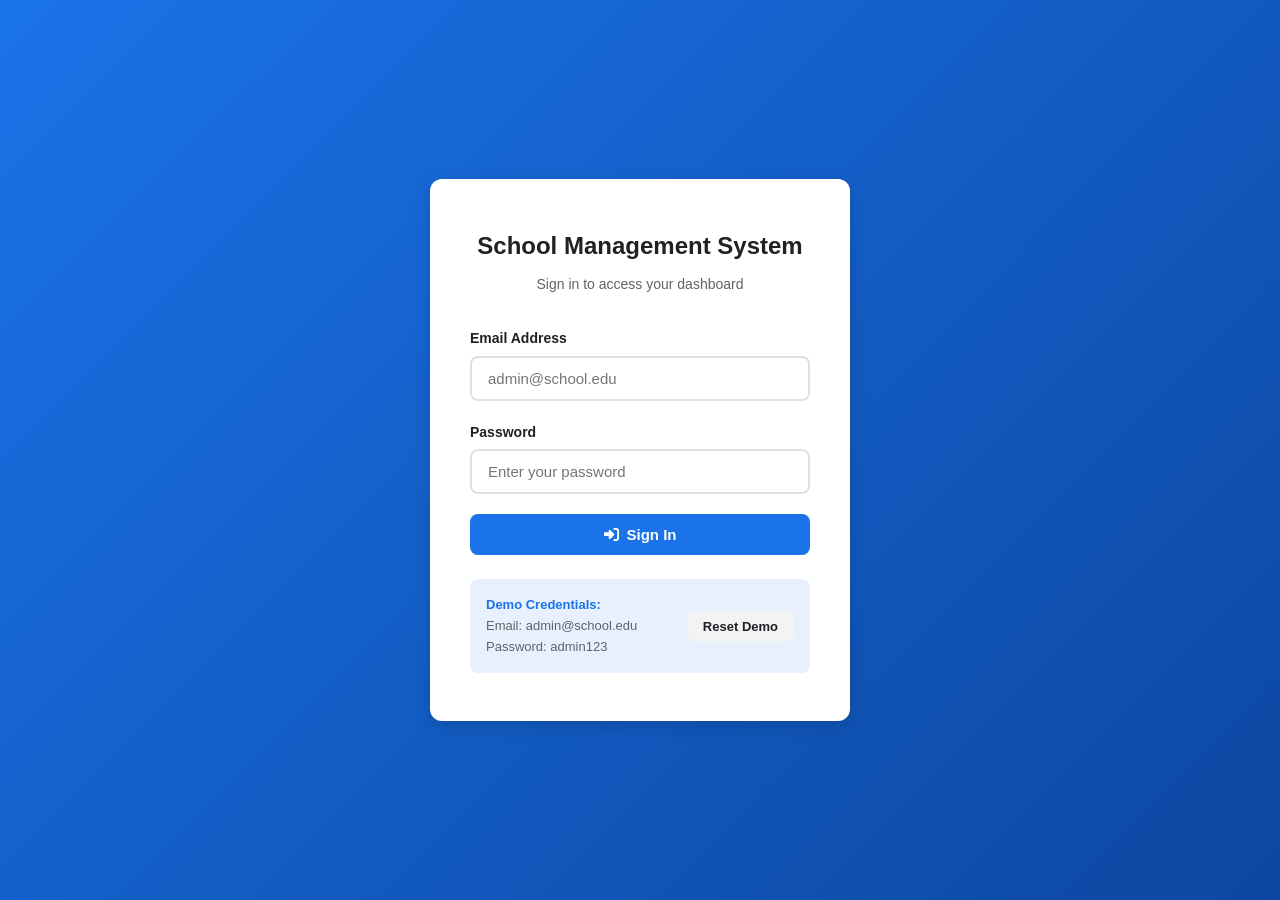
==== index.html @ 6014eb34 "Add files via upload" ====
<!DOCTYPE html>
<html lang="en">
<head>
    <meta charset="UTF-8">
    <meta name="viewport" content="width=device-width, initial-scale=1.0">
    <title>Login - School Management System</title>
    <link rel="stylesheet" href="https://cdnjs.cloudflare.com/ajax/libs/font-awesome/6.5.1/css/all.min.css">
    <link rel="stylesheet" href="css/style.css">
</head>
<body>
    <div class="login-container">
        <div class="login-card">
            <div class="login-header">
                <h1>School Management System</h1>
                <p>Sign in to access your dashboard</p>
            </div>

            <div id="loginAlert" class="alert alert-error"></div>

            <form id="loginForm" novalidate>
                <div class="form-group">
                    <label for="email">Email Address</label>
                    <input type="email" id="email" name="email"
                           placeholder="admin@school.edu" autocomplete="email">
                    <div class="error-message" id="emailError">Please enter a valid email address</div>
                </div>

                <div class="form-group">
                    <label for="password">Password</label>
                    <input type="password" id="password" name="password"
                           placeholder="Enter your password" autocomplete="current-password">
                    <div class="error-message" id="passwordError">Password must be at least 6 characters</div>
                </div>

                <button type="submit" class="btn btn-primary"><i class="fa-solid fa-right-to-bracket"></i> Sign In</button>
            </form>

            <div class="demo-credentials">
                <div style="display:flex; justify-content:space-between; align-items:center; gap:12px; flex-wrap:wrap;">
                    <div>
                        <strong>Demo Credentials:</strong><br>
                        Email: admin@school.edu<br>
                        Password: admin123
                    </div>
                    <button type="button" class="btn btn-secondary btn-sm" onclick="resetDemo()">Reset Demo</button>
                </div>
            </div>
        </div>
    </div>

    <script src="js/auth.js"></script>
</body>
</html>
---- css/style.css ----
/* ===== RESET & BASE STYLES ===== */
* {
    margin: 0;
    padding: 0;
    box-sizing: border-box;
}

:root {
    --primary: #1a73e8;
    --primary-dark: #1557b0;
    --primary-light: #e8f0fe;
    --secondary: #34a853;
    --danger: #ea4335;
    --warning: #fbbc04;
    --dark: #202124;
    --gray: #5f6368;
    --light-gray: #f1f3f4;
    --white: #ffffff;
    --shadow: 0 2px 8px rgba(0,0,0,0.1);
    --shadow-lg: 0 4px 16px rgba(0,0,0,0.15);
    --radius: 8px;
    --radius-lg: 12px;
}

body {
    font-family: 'Segoe UI', Tahoma, Geneva, Verdana, sans-serif;
    background-color: #f8f9fa;
    color: var(--dark);
    line-height: 1.6;
}

/* ===== LOGIN PAGE ===== */
.login-container {
    min-height: 100vh;
    display: flex;
    align-items: center;
    justify-content: center;
    background: linear-gradient(135deg, #1a73e8 0%, #0d47a1 100%);
    padding: 20px;
}

.login-card {
    background: var(--white);
    border-radius: var(--radius-lg);
    box-shadow: var(--shadow-lg);
    padding: 48px 40px;
    width: 100%;
    max-width: 420px;
    animation: slideUp 0.5s ease;
}

@keyframes slideUp {
    from { opacity: 0; transform: translateY(30px); }
    to { opacity: 1; transform: translateY(0); }
}

.login-header {
    text-align: center;
    margin-bottom: 32px;
}

.school-logo {
    width: 80px;
    height: 80px;
    background: var(--primary);
    border-radius: 50%;
    display: flex;
    align-items: center;
    justify-content: center;
    margin: 0 auto 16px;
    font-size: 36px;
    color: white;
}

.login-header h1 {
    font-size: 24px;
    color: var(--dark);
    margin-bottom: 8px;
}

.login-header p {
    color: var(--gray);
    font-size: 14px;
}

.form-group {
    margin-bottom: 20px;
}

.form-group label {
    display: block;
    margin-bottom: 6px;
    font-weight: 600;
    font-size: 14px;
    color: var(--dark);
}

.form-group input,
.form-group select,
.form-group textarea {
    width: 100%;
    padding: 12px 16px;
    border: 2px solid #e0e0e0;
    border-radius: var(--radius);
    font-size: 15px;
    transition: all 0.3s ease;
    font-family: inherit;
}

.form-group input:focus,
.form-group select:focus,
.form-group textarea:focus {
    outline: none;
    border-color: var(--primary);
    box-shadow: 0 0 0 3px rgba(26, 115, 232, 0.15);
}

.form-group input.error,
.form-group select.error {
    border-color: var(--danger);
}

.error-message {
    color: var(--danger);
    font-size: 12px;
    margin-top: 4px;
    display: none;
}

.error-message.show {
    display: block;
}

.btn {
    display: inline-flex;
    align-items: center;
    justify-content: center;
    gap: 8px;
    padding: 12px 24px;
    border: none;
    border-radius: var(--radius);
    font-size: 15px;
    font-weight: 600;
    cursor: pointer;
    transition: all 0.3s ease;
    text-decoration: none;
    font-family: inherit;
}

.btn-primary {
    background: var(--primary);
    color: white;
}

.btn-primary:hover {
    background: var(--primary-dark);
    transform: translateY(-1px);
    box-shadow: 0 4px 12px rgba(26, 115, 232, 0.4);
}

.btn-secondary {
    background: var(--light-gray);
    color: var(--dark);
}

.btn-secondary:hover {
    background: #e0e0e0;
}

.btn-success {
    background: var(--secondary);
    color: white;
}

.btn-success:hover {
    background: #2d9249;
}

.btn-danger {
    background: var(--danger);
    color: white;
}

.btn-danger:hover {
    background: #c5221f;
}

.btn-sm {
    padding: 8px 16px;
    font-size: 13px;
}

.login-card .btn-primary {
    width: 100%;
}

.demo-credentials {
    margin-top: 24px;
    padding: 16px;
    background: var(--primary-light);
    border-radius: var(--radius);
    font-size: 13px;
    color: var(--gray);
}

.demo-credentials strong {
    color: var(--primary);
}

/* ===== NAVBAR ===== */
.navbar {
    background: var(--white);
    box-shadow: var(--shadow);
    padding: 0 24px;
    height: 64px;
    display: flex;
    align-items: center;
    justify-content: space-between;
    position: sticky;
    top: 0;
    z-index: 100;
}

.navbar-brand {
    display: flex;
    align-items: center;
    gap: 12px;
    font-size: 18px;
    font-weight: 700;
    color: var(--primary);
    text-decoration: none;
}

.navbar-brand .logo-icon {
    width: 40px;
    height: 40px;
    background: var(--primary);
    border-radius: 50%;
    display: flex;
    align-items: center;
    justify-content: center;
    color: white;
    font-size: 18px;
}

.navbar-nav {
    display: flex;
    align-items: center;
    gap: 8px;
    list-style: none;
}

.navbar-nav a {
    padding: 8px 16px;
    border-radius: var(--radius);
    text-decoration: none;
    color: var(--gray);
    font-weight: 500;
    font-size: 14px;
    transition: all 0.3s ease;
}

.navbar-nav a:hover,
.navbar-nav a.active {
    background: var(--primary-light);
    color: var(--primary);
}

.user-info {
    display: flex;
    align-items: center;
    gap: 12px;
}

.user-avatar {
    width: 36px;
    height: 36px;
    background: var(--primary);
    border-radius: 50%;
    display: flex;
    align-items: center;
    justify-content: center;
    color: white;
    font-weight: 600;
    font-size: 14px;
}

/* ===== DASHBOARD ===== */
.container {
    max-width: 1200px;
    margin: 0 auto;
    padding: 24px;
}

.page-header {
    margin-bottom: 24px;
}

.page-header h1 {
    font-size: 28px;
    color: var(--dark);
    margin-bottom: 4px;
}

.page-header p {
    color: var(--gray);
    font-size: 14px;
}

.stats-grid {
    display: grid;
    grid-template-columns: repeat(auto-fit, minmax(240px, 1fr));
    gap: 20px;
    margin-bottom: 32px;
}

.stat-card {
    background: var(--white);
    border-radius: var(--radius-lg);
    padding: 24px;
    box-shadow: var(--shadow);
    display: flex;
    align-items: center;
    gap: 16px;
    transition: transform 0.3s ease;
}

.stat-card:hover {
    transform: translateY(-4px);
    box-shadow: var(--shadow-lg);
}

.stat-icon {
    width: 56px;
    height: 56px;
    border-radius: var(--radius);
    display: flex;
    align-items: center;
    justify-content: center;
    font-size: 24px;
    flex-shrink: 0;
}

.stat-icon.blue { background: var(--primary-light); color: var(--primary); }
.stat-icon.green { background: #e6f4ea; color: var(--secondary); }
.stat-icon.orange { background: #fef7e0; color: #f9ab00; }
.stat-icon.red { background: #fce8e6; color: var(--danger); }

.stat-info h3 {
    font-size: 28px;
    color: var(--dark);
    margin-bottom: 4px;
}

.stat-info p {
    color: var(--gray);
    font-size: 13px;
}

/* ===== QUICK ACTIONS ===== */
.quick-actions {
    background: var(--white);
    border-radius: var(--radius-lg);
    padding: 24px;
    box-shadow: var(--shadow);
    margin-bottom: 32px;
}

.quick-actions h2 {
    font-size: 18px;
    margin-bottom: 16px;
    color: var(--dark);
}

.actions-grid {
    display: grid;
    grid-template-columns: repeat(auto-fit, minmax(200px, 1fr));
    gap: 16px;
}

.action-card {
    display: flex;
    align-items: center;
    gap: 12px;
    padding: 16px;
    border: 2px solid #e0e0e0;
    border-radius: var(--radius);
    text-decoration: none;
    color: var(--dark);
    transition: all 0.3s ease;
}

.action-card:hover {
    border-color: var(--primary);
    background: var(--primary-light);
}

.action-card .action-icon {
    font-size: 24px;
}

.action-card span {
    font-weight: 600;
    font-size: 14px;
}

/* ===== RECENT ACTIVITY ===== */
.recent-section {
    background: var(--white);
    border-radius: var(--radius-lg);
    padding: 24px;
    box-shadow: var(--shadow);
}

.recent-section h2 {
    font-size: 18px;
    margin-bottom: 16px;
    color: var(--dark);
}

.activity-list {
    list-style: none;
}

.activity-item {
    display: flex;
    align-items: center;
    gap: 12px;
    padding: 12px 0;
    border-bottom: 1px solid var(--light-gray);
}

.activity-item:last-child {
    border-bottom: none;
}

.activity-dot {
    width: 10px;
    height: 10px;
    border-radius: 50%;
    background: var(--primary);
    flex-shrink: 0;
}

.activity-text {
    flex: 1;
    font-size: 14px;
    color: var(--dark);
}

.activity-time {
    font-size: 12px;
    color: var(--gray);
}

/* ===== FORMS ===== */
.form-card {
    background: var(--white);
    border-radius: var(--radius-lg);
    padding: 32px;
    box-shadow: var(--shadow);
    max-width: 720px;
}

.form-row {
    display: grid;
    grid-template-columns: 1fr 1fr;
    gap: 20px;
}

.form-actions {
    display: flex;
    gap: 12px;
    margin-top: 24px;
    padding-top: 24px;
    border-top: 1px solid var(--light-gray);
}

/* ===== TABLES ===== */
.table-card {
    background: var(--white);
    border-radius: var(--radius-lg);
    box-shadow: var(--shadow);
    overflow: hidden;
}

.table-header {
    padding: 20px 24px;
    display: flex;
    align-items: center;
    justify-content: space-between;
    border-bottom: 1px solid var(--light-gray);
    flex-wrap: wrap;
    gap: 12px;
}

.table-header h2 {
    font-size: 18px;
    color: var(--dark);
}

.search-box {
    padding: 10px 16px;
    border: 2px solid #e0e0e0;
    border-radius: var(--radius);
    font-size: 14px;
    width: 260px;
    transition: all 0.3s ease;
}

.search-box:focus {
    outline: none;
    border-color: var(--primary);
}

table {
    width: 100%;
    border-collapse: collapse;
}

thead {
    background: var(--light-gray);
}

th {
    padding: 14px 24px;
    text-align: left;
    font-size: 13px;
    font-weight: 600;
    color: var(--gray);
    text-transform: uppercase;
    letter-spacing: 0.5px;
}

td {
    padding: 16px 24px;
    border-bottom: 1px solid var(--light-gray);
    font-size: 14px;
}

tbody tr:hover {
    background: #f8f9fa;
}

tbody tr:last-child td {
    border-bottom: none;
}

.badge {
    display: inline-block;
    padding: 4px 12px;
    border-radius: 20px;
    font-size: 12px;
    font-weight: 600;
}

.badge-active {
    background: #e6f4ea;
    color: var(--secondary);
}

.badge-inactive {
    background: #fce8e6;
    color: var(--danger);
}

/* ===== STUDENT DETAILS ===== */
.details-card {
    background: var(--white);
    border-radius: var(--radius-lg);
    box-shadow: var(--shadow);
    overflow: hidden;
}

.details-header {
    background: linear-gradient(135deg, var(--primary) 0%, #0d47a1 100%);
    padding: 32px;
    color: white;
    display: flex;
    align-items: center;
    gap: 24px;
}

.details-avatar {
    width: 80px;
    height: 80px;
    background: rgba(255,255,255,0.2);
    border-radius: 50%;
    display: flex;
    align-items: center;
    justify-content: center;
    font-size: 32px;
    font-weight: 700;
    flex-shrink: 0;
}

.details-header h2 {
    font-size: 24px;
    margin-bottom: 4px;
}

.details-header p {
    opacity: 0.9;
    font-size: 14px;
}

.details-body {
    padding: 32px;
}

.details-grid {
    display: grid;
    grid-template-columns: repeat(auto-fit, minmax(240px, 1fr));
    gap: 24px;
}

.detail-item label {
    display: block;
    font-size: 12px;
    font-weight: 600;
    color: var(--gray);
    text-transform: uppercase;
    letter-spacing: 0.5px;
    margin-bottom: 6px;
}

.detail-item p {
    font-size: 16px;
    color: var(--dark);
    font-weight: 500;
}

/* ===== ALERTS ===== */
.alert {
    padding: 14px 20px;
    border-radius: var(--radius);
    margin-bottom: 20px;
    font-size: 14px;
    display: none;
    align-items: center;
    gap: 10px;
}

.alert.show {
    display: flex;
}

.alert-success {
    background: #e6f4ea;
    color: #1e7e34;
    border: 1px solid #b7e1c5;
}

.alert-error {
    background: #fce8e6;
    color: #c5221f;
    border: 1px solid #f5c6c3;
}

/* ===== EMPTY STATE ===== */
.empty-state {
    text-align: center;
    padding: 60px 24px;
    color: var(--gray);
}

.empty-state .empty-icon {
    font-size: 64px;
    margin-bottom: 16px;
}

.empty-state h3 {
    font-size: 18px;
    color: var(--dark);
    margin-bottom: 8px;
}

/* ===== TOAST ANIMATIONS ===== */
@keyframes slideInRight {
    from { opacity: 0; transform: translateX(100px); }
    to   { opacity: 1; transform: translateX(0); }
}

@keyframes slideOutRight {
    from { opacity: 1; transform: translateX(0); }
    to   { opacity: 0; transform: translateX(100px); }
}

/* ===== RESPONSIVE ===== */
@media (max-width: 768px) {
    .navbar {
        padding: 0 16px;
    }

    .navbar-nav {
        display: none;
    }

    .form-row {
        grid-template-columns: 1fr;
    }

    .form-card {
        padding: 24px;
    }

    .details-header {
        flex-direction: column;
        text-align: center;
    }

    .table-header {
        flex-direction: column;
        align-items: stretch;
    }

    .search-box {
        width: 100%;
    }

    .login-card {
        padding: 32px 24px;
    }

    table {
        font-size: 13px;
    }

    th, td {
        padding: 12px 16px;
    }
}
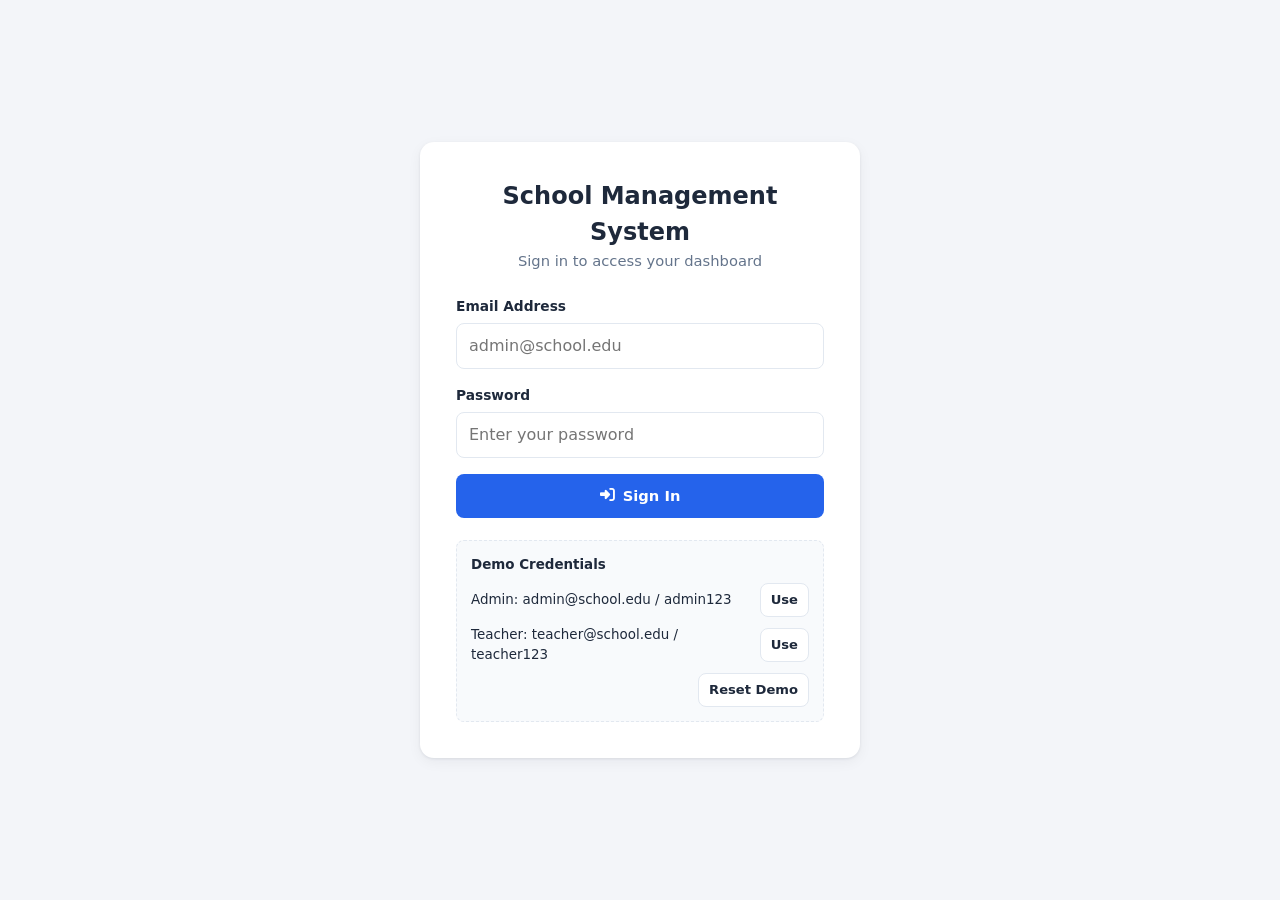
==== commit 6c02f3ca: "changed the system" ====
--- a/index.html
+++ b/index.html
@@ -36,18 +36,24 @@
             </form>
 
             <div class="demo-credentials">
-                <div style="display:flex; justify-content:space-between; align-items:center; gap:12px; flex-wrap:wrap;">
-                    <div>
-                        <strong>Demo Credentials:</strong><br>
-                        Email: admin@school.edu<br>
-                        Password: admin123
-                    </div>
+                <strong>Demo Credentials</strong>
+                <div class="demo-row">
+                    <div>Admin: admin@school.edu / admin123</div>
+                    <button type="button" class="btn btn-secondary btn-sm" onclick="fillDemo('admin')">Use</button>
+                </div>
+                <div class="demo-row">
+                    <div>Teacher: teacher@school.edu / teacher123</div>
+                    <button type="button" class="btn btn-secondary btn-sm" onclick="fillDemo('teacher')">Use</button>
+                </div>
+                <div class="demo-row" style="justify-content:flex-end;">
                     <button type="button" class="btn btn-secondary btn-sm" onclick="resetDemo()">Reset Demo</button>
                 </div>
             </div>
         </div>
     </div>
 
+    <script>try{var t=localStorage.getItem('sms_theme');if(t)document.documentElement.setAttribute('data-theme',JSON.parse(t));}catch(e){}</script>
+    <script src="js/data.js"></script>
     <script src="js/auth.js"></script>
 </body>
 </html>
--- a/css/style.css
+++ b/css/style.css
@@ -1,732 +1,205 @@
-/* ===== RESET & BASE STYLES ===== */
-* {
-    margin: 0;
-    padding: 0;
-    box-sizing: border-box;
-}
-
 :root {
-    --primary: #1a73e8;
-    --primary-dark: #1557b0;
-    --primary-light: #e8f0fe;
-    --secondary: #34a853;
-    --danger: #ea4335;
-    --warning: #fbbc04;
-    --dark: #202124;
-    --gray: #5f6368;
-    --light-gray: #f1f3f4;
-    --white: #ffffff;
-    --shadow: 0 2px 8px rgba(0,0,0,0.1);
-    --shadow-lg: 0 4px 16px rgba(0,0,0,0.15);
-    --radius: 8px;
-    --radius-lg: 12px;
-}
-
+    --bg: #f3f5f9;
+    --surface: #ffffff;
+    --surface-2: #f8fafc;
+    --text: #1e293b;
+    --muted: #64748b;
+    --border: #e2e8f0;
+    --primary: #2563eb;
+    --primary-dark: #1d4ed8;
+    --success: #16a34a;
+    --warning: #d97706;
+    --danger: #dc2626;
+    --shadow: 0 1px 3px rgba(15, 23, 42, .08), 0 4px 14px rgba(15, 23, 42, .05);
+    --radius: 10px;
+}
+:root[data-theme="dark"] {
+    --bg: #0f172a;
+    --surface: #1e293b;
+    --surface-2: #17213a;
+    --text: #e2e8f0;
+    --muted: #94a3b8;
+    --border: #334155;
+    --primary: #3b82f6;
+    --primary-dark: #60a5fa;
+    --shadow: 0 1px 3px rgba(0, 0, 0, .4);
+}
+
+* { box-sizing: border-box; margin: 0; padding: 0; }
 body {
-    font-family: 'Segoe UI', Tahoma, Geneva, Verdana, sans-serif;
-    background-color: #f8f9fa;
-    color: var(--dark);
-    line-height: 1.6;
-}
-
-/* ===== LOGIN PAGE ===== */
-.login-container {
+    font-family: 'Segoe UI', system-ui, -apple-system, Roboto, sans-serif;
+    background: var(--bg);
+    color: var(--text);
+    line-height: 1.5;
     min-height: 100vh;
-    display: flex;
-    align-items: center;
-    justify-content: center;
-    background: linear-gradient(135deg, #1a73e8 0%, #0d47a1 100%);
-    padding: 20px;
-}
-
+}
+button, input, select, textarea { font: inherit; color: inherit; }
+
+/* ---------- Buttons ---------- */
+.btn {
+    display: inline-flex; align-items: center; justify-content: center; gap: 8px;
+    padding: 10px 16px; border: 1px solid transparent; border-radius: 8px;
+    cursor: pointer; font-weight: 600; font-size: .92rem; transition: .15s;
+}
+.btn-primary { background: var(--primary); color: #fff; }
+.btn-primary:hover { background: var(--primary-dark); }
+.btn-secondary { background: var(--surface); border-color: var(--border); color: var(--text); }
+.btn-secondary:hover { background: var(--surface-2); }
+.btn-success { background: var(--success); color: #fff; }
+.btn-danger { background: var(--danger); color: #fff; }
+.btn-sm { padding: 6px 10px; font-size: .82rem; }
+.btn-icon { padding: 6px 9px; background: transparent; border: 1px solid var(--border); border-radius: 6px; cursor: pointer; color: var(--muted); }
+.btn-icon:hover { color: var(--primary); border-color: var(--primary); }
+.btn-icon.danger:hover { color: var(--danger); border-color: var(--danger); }
+.login-card .btn-primary { width: 100%; }
+
+/* ---------- Forms ---------- */
+.form-group { margin-bottom: 16px; }
+.form-group label { display: block; font-weight: 600; font-size: .86rem; margin-bottom: 6px; }
+.form-group input, .form-group select, .form-group textarea,
+.toolbar input, .toolbar select, .score-input {
+    width: 100%; padding: 10px 12px; border: 1px solid var(--border);
+    border-radius: 8px; background: var(--surface); outline: none;
+}
+.form-group input:focus, .form-group select:focus, .form-group textarea:focus,
+.toolbar input:focus, .toolbar select:focus { border-color: var(--primary); box-shadow: 0 0 0 3px rgba(37, 99, 235, .15); }
+.form-group.has-error input, .form-group.has-error select { border-color: var(--danger); }
+.error-message { display: none; color: var(--danger); font-size: .8rem; margin-top: 4px; }
+.error-message.show { display: block; }
+.form-grid { display: grid; grid-template-columns: 1fr 1fr; gap: 0 16px; }
+
+.alert { display: none; padding: 10px 14px; border-radius: 8px; margin-bottom: 16px; font-size: .9rem; }
+.alert.show { display: block; }
+.alert-error { background: #fee2e2; color: #991b1b; }
+.alert-success { background: #dcfce7; color: #166534; }
+
+/* ---------- Login ---------- */
+.login-container { min-height: 100vh; display: flex; align-items: center; justify-content: center; padding: 20px; }
 .login-card {
-    background: var(--white);
-    border-radius: var(--radius-lg);
-    box-shadow: var(--shadow-lg);
-    padding: 48px 40px;
-    width: 100%;
-    max-width: 420px;
-    animation: slideUp 0.5s ease;
-}
-
-@keyframes slideUp {
-    from { opacity: 0; transform: translateY(30px); }
-    to { opacity: 1; transform: translateY(0); }
-}
-
-.login-header {
-    text-align: center;
-    margin-bottom: 32px;
-}
-
-.school-logo {
-    width: 80px;
-    height: 80px;
-    background: var(--primary);
-    border-radius: 50%;
-    display: flex;
-    align-items: center;
-    justify-content: center;
-    margin: 0 auto 16px;
-    font-size: 36px;
-    color: white;
-}
-
-.login-header h1 {
-    font-size: 24px;
-    color: var(--dark);
-    margin-bottom: 8px;
-}
-
-.login-header p {
-    color: var(--gray);
-    font-size: 14px;
-}
-
-.form-group {
-    margin-bottom: 20px;
-}
-
-.form-group label {
-    display: block;
-    margin-bottom: 6px;
-    font-weight: 600;
-    font-size: 14px;
-    color: var(--dark);
-}
-
-.form-group input,
-.form-group select,
-.form-group textarea {
-    width: 100%;
-    padding: 12px 16px;
-    border: 2px solid #e0e0e0;
-    border-radius: var(--radius);
-    font-size: 15px;
-    transition: all 0.3s ease;
-    font-family: inherit;
-}
-
-.form-group input:focus,
-.form-group select:focus,
-.form-group textarea:focus {
-    outline: none;
-    border-color: var(--primary);
-    box-shadow: 0 0 0 3px rgba(26, 115, 232, 0.15);
-}
-
-.form-group input.error,
-.form-group select.error {
-    border-color: var(--danger);
-}
-
-.error-message {
-    color: var(--danger);
-    font-size: 12px;
-    margin-top: 4px;
-    display: none;
-}
-
-.error-message.show {
-    display: block;
-}
-
-.btn {
-    display: inline-flex;
-    align-items: center;
-    justify-content: center;
-    gap: 8px;
-    padding: 12px 24px;
-    border: none;
-    border-radius: var(--radius);
-    font-size: 15px;
-    font-weight: 600;
-    cursor: pointer;
-    transition: all 0.3s ease;
-    text-decoration: none;
-    font-family: inherit;
-}
-
-.btn-primary {
-    background: var(--primary);
-    color: white;
-}
-
-.btn-primary:hover {
-    background: var(--primary-dark);
-    transform: translateY(-1px);
-    box-shadow: 0 4px 12px rgba(26, 115, 232, 0.4);
-}
-
-.btn-secondary {
-    background: var(--light-gray);
-    color: var(--dark);
-}
-
-.btn-secondary:hover {
-    background: #e0e0e0;
-}
-
-.btn-success {
-    background: var(--secondary);
-    color: white;
-}
-
-.btn-success:hover {
-    background: #2d9249;
-}
-
-.btn-danger {
-    background: var(--danger);
-    color: white;
-}
-
-.btn-danger:hover {
-    background: #c5221f;
-}
-
-.btn-sm {
-    padding: 8px 16px;
-    font-size: 13px;
-}
-
-.login-card .btn-primary {
-    width: 100%;
-}
-
-.demo-credentials {
-    margin-top: 24px;
-    padding: 16px;
-    background: var(--primary-light);
-    border-radius: var(--radius);
-    font-size: 13px;
-    color: var(--gray);
-}
-
-.demo-credentials strong {
-    color: var(--primary);
-}
-
-/* ===== NAVBAR ===== */
-.navbar {
-    background: var(--white);
-    box-shadow: var(--shadow);
-    padding: 0 24px;
-    height: 64px;
-    display: flex;
-    align-items: center;
-    justify-content: space-between;
-    position: sticky;
-    top: 0;
-    z-index: 100;
-}
-
-.navbar-brand {
-    display: flex;
-    align-items: center;
-    gap: 12px;
-    font-size: 18px;
-    font-weight: 700;
-    color: var(--primary);
-    text-decoration: none;
-}
-
-.navbar-brand .logo-icon {
-    width: 40px;
-    height: 40px;
-    background: var(--primary);
-    border-radius: 50%;
-    display: flex;
-    align-items: center;
-    justify-content: center;
-    color: white;
-    font-size: 18px;
-}
-
-.navbar-nav {
-    display: flex;
-    align-items: center;
-    gap: 8px;
-    list-style: none;
-}
-
-.navbar-nav a {
-    padding: 8px 16px;
-    border-radius: var(--radius);
-    text-decoration: none;
-    color: var(--gray);
-    font-weight: 500;
-    font-size: 14px;
-    transition: all 0.3s ease;
-}
-
-.navbar-nav a:hover,
-.navbar-nav a.active {
-    background: var(--primary-light);
-    color: var(--primary);
-}
-
-.user-info {
-    display: flex;
-    align-items: center;
-    gap: 12px;
-}
-
-.user-avatar {
-    width: 36px;
-    height: 36px;
-    background: var(--primary);
-    border-radius: 50%;
-    display: flex;
-    align-items: center;
-    justify-content: center;
-    color: white;
-    font-weight: 600;
-    font-size: 14px;
-}
-
-/* ===== DASHBOARD ===== */
-.container {
-    max-width: 1200px;
-    margin: 0 auto;
-    padding: 24px;
-}
-
-.page-header {
-    margin-bottom: 24px;
-}
-
-.page-header h1 {
-    font-size: 28px;
-    color: var(--dark);
-    margin-bottom: 4px;
-}
-
-.page-header p {
-    color: var(--gray);
-    font-size: 14px;
-}
-
-.stats-grid {
+    width: 100%; max-width: 440px; background: var(--surface);
+    padding: 36px; border-radius: 14px; box-shadow: var(--shadow);
+}
+.login-header { text-align: center; margin-bottom: 24px; }
+.login-header h1 { font-size: 1.5rem; }
+.login-header p { color: var(--muted); font-size: .92rem; }
+.demo-credentials { margin-top: 22px; padding: 14px; background: var(--surface-2); border: 1px dashed var(--border); border-radius: 8px; font-size: .84rem; }
+.demo-row { display: flex; justify-content: space-between; align-items: center; gap: 10px; margin-top: 8px; }
+
+/* ---------- App shell (80% of page width) ---------- */
+.shell {
+    width: 80%;
+    margin: 24px auto;
     display: grid;
-    grid-template-columns: repeat(auto-fit, minmax(240px, 1fr));
+    grid-template-columns: 230px 1fr;
     gap: 20px;
-    margin-bottom: 32px;
-}
-
-.stat-card {
-    background: var(--white);
-    border-radius: var(--radius-lg);
-    padding: 24px;
-    box-shadow: var(--shadow);
-    display: flex;
-    align-items: center;
-    gap: 16px;
-    transition: transform 0.3s ease;
-}
-
-.stat-card:hover {
-    transform: translateY(-4px);
-    box-shadow: var(--shadow-lg);
-}
-
-.stat-icon {
-    width: 56px;
-    height: 56px;
-    border-radius: var(--radius);
-    display: flex;
-    align-items: center;
-    justify-content: center;
-    font-size: 24px;
-    flex-shrink: 0;
-}
-
-.stat-icon.blue { background: var(--primary-light); color: var(--primary); }
-.stat-icon.green { background: #e6f4ea; color: var(--secondary); }
-.stat-icon.orange { background: #fef7e0; color: #f9ab00; }
-.stat-icon.red { background: #fce8e6; color: var(--danger); }
-
-.stat-info h3 {
-    font-size: 28px;
-    color: var(--dark);
-    margin-bottom: 4px;
-}
-
-.stat-info p {
-    color: var(--gray);
-    font-size: 13px;
-}
-
-/* ===== QUICK ACTIONS ===== */
-.quick-actions {
-    background: var(--white);
-    border-radius: var(--radius-lg);
-    padding: 24px;
-    box-shadow: var(--shadow);
-    margin-bottom: 32px;
-}
-
-.quick-actions h2 {
-    font-size: 18px;
-    margin-bottom: 16px;
-    color: var(--dark);
-}
-
-.actions-grid {
-    display: grid;
-    grid-template-columns: repeat(auto-fit, minmax(200px, 1fr));
-    gap: 16px;
-}
-
-.action-card {
-    display: flex;
-    align-items: center;
-    gap: 12px;
-    padding: 16px;
-    border: 2px solid #e0e0e0;
-    border-radius: var(--radius);
-    text-decoration: none;
-    color: var(--dark);
-    transition: all 0.3s ease;
-}
-
-.action-card:hover {
-    border-color: var(--primary);
-    background: var(--primary-light);
-}
-
-.action-card .action-icon {
-    font-size: 24px;
-}
-
-.action-card span {
-    font-weight: 600;
-    font-size: 14px;
-}
-
-/* ===== RECENT ACTIVITY ===== */
-.recent-section {
-    background: var(--white);
-    border-radius: var(--radius-lg);
-    padding: 24px;
-    box-shadow: var(--shadow);
-}
-
-.recent-section h2 {
-    font-size: 18px;
-    margin-bottom: 16px;
-    color: var(--dark);
-}
-
-.activity-list {
-    list-style: none;
-}
-
-.activity-item {
-    display: flex;
-    align-items: center;
-    gap: 12px;
-    padding: 12px 0;
-    border-bottom: 1px solid var(--light-gray);
-}
-
-.activity-item:last-child {
-    border-bottom: none;
-}
-
-.activity-dot {
-    width: 10px;
-    height: 10px;
-    border-radius: 50%;
-    background: var(--primary);
-    flex-shrink: 0;
-}
-
-.activity-text {
-    flex: 1;
-    font-size: 14px;
-    color: var(--dark);
-}
-
-.activity-time {
-    font-size: 12px;
-    color: var(--gray);
-}
-
-/* ===== FORMS ===== */
-.form-card {
-    background: var(--white);
-    border-radius: var(--radius-lg);
-    padding: 32px;
-    box-shadow: var(--shadow);
-    max-width: 720px;
-}
-
-.form-row {
-    display: grid;
-    grid-template-columns: 1fr 1fr;
-    gap: 20px;
-}
-
-.form-actions {
-    display: flex;
-    gap: 12px;
-    margin-top: 24px;
-    padding-top: 24px;
-    border-top: 1px solid var(--light-gray);
-}
-
-/* ===== TABLES ===== */
-.table-card {
-    background: var(--white);
-    border-radius: var(--radius-lg);
-    box-shadow: var(--shadow);
-    overflow: hidden;
-}
-
-.table-header {
-    padding: 20px 24px;
-    display: flex;
-    align-items: center;
-    justify-content: space-between;
-    border-bottom: 1px solid var(--light-gray);
-    flex-wrap: wrap;
-    gap: 12px;
-}
-
-.table-header h2 {
-    font-size: 18px;
-    color: var(--dark);
-}
-
-.search-box {
-    padding: 10px 16px;
-    border: 2px solid #e0e0e0;
-    border-radius: var(--radius);
-    font-size: 14px;
-    width: 260px;
-    transition: all 0.3s ease;
-}
-
-.search-box:focus {
-    outline: none;
-    border-color: var(--primary);
-}
-
-table {
-    width: 100%;
-    border-collapse: collapse;
-}
-
-thead {
-    background: var(--light-gray);
-}
-
-th {
-    padding: 14px 24px;
-    text-align: left;
-    font-size: 13px;
-    font-weight: 600;
-    color: var(--gray);
-    text-transform: uppercase;
-    letter-spacing: 0.5px;
-}
-
-td {
-    padding: 16px 24px;
-    border-bottom: 1px solid var(--light-gray);
-    font-size: 14px;
-}
-
-tbody tr:hover {
-    background: #f8f9fa;
-}
-
-tbody tr:last-child td {
-    border-bottom: none;
-}
-
-.badge {
-    display: inline-block;
-    padding: 4px 12px;
-    border-radius: 20px;
-    font-size: 12px;
-    font-weight: 600;
-}
-
-.badge-active {
-    background: #e6f4ea;
-    color: var(--secondary);
-}
-
-.badge-inactive {
-    background: #fce8e6;
-    color: var(--danger);
-}
-
-/* ===== STUDENT DETAILS ===== */
-.details-card {
-    background: var(--white);
-    border-radius: var(--radius-lg);
-    box-shadow: var(--shadow);
-    overflow: hidden;
-}
-
-.details-header {
-    background: linear-gradient(135deg, var(--primary) 0%, #0d47a1 100%);
-    padding: 32px;
-    color: white;
-    display: flex;
-    align-items: center;
-    gap: 24px;
-}
-
-.details-avatar {
-    width: 80px;
-    height: 80px;
-    background: rgba(255,255,255,0.2);
-    border-radius: 50%;
-    display: flex;
-    align-items: center;
-    justify-content: center;
-    font-size: 32px;
-    font-weight: 700;
-    flex-shrink: 0;
-}
-
-.details-header h2 {
-    font-size: 24px;
-    margin-bottom: 4px;
-}
-
-.details-header p {
-    opacity: 0.9;
-    font-size: 14px;
-}
-
-.details-body {
-    padding: 32px;
-}
-
-.details-grid {
-    display: grid;
-    grid-template-columns: repeat(auto-fit, minmax(240px, 1fr));
-    gap: 24px;
-}
-
-.detail-item label {
-    display: block;
-    font-size: 12px;
-    font-weight: 600;
-    color: var(--gray);
-    text-transform: uppercase;
-    letter-spacing: 0.5px;
-    margin-bottom: 6px;
-}
-
-.detail-item p {
-    font-size: 16px;
-    color: var(--dark);
-    font-weight: 500;
-}
-
-/* ===== ALERTS ===== */
-.alert {
-    padding: 14px 20px;
-    border-radius: var(--radius);
-    margin-bottom: 20px;
-    font-size: 14px;
-    display: none;
-    align-items: center;
-    gap: 10px;
-}
-
-.alert.show {
-    display: flex;
-}
-
-.alert-success {
-    background: #e6f4ea;
-    color: #1e7e34;
-    border: 1px solid #b7e1c5;
-}
-
-.alert-error {
-    background: #fce8e6;
-    color: #c5221f;
-    border: 1px solid #f5c6c3;
-}
-
-/* ===== EMPTY STATE ===== */
-.empty-state {
-    text-align: center;
-    padding: 60px 24px;
-    color: var(--gray);
-}
-
-.empty-state .empty-icon {
-    font-size: 64px;
-    margin-bottom: 16px;
-}
-
-.empty-state h3 {
-    font-size: 18px;
-    color: var(--dark);
-    margin-bottom: 8px;
-}
-
-/* ===== TOAST ANIMATIONS ===== */
-@keyframes slideInRight {
-    from { opacity: 0; transform: translateX(100px); }
-    to   { opacity: 1; transform: translateX(0); }
-}
-
-@keyframes slideOutRight {
-    from { opacity: 1; transform: translateX(0); }
-    to   { opacity: 0; transform: translateX(100px); }
-}
-
-/* ===== RESPONSIVE ===== */
-@media (max-width: 768px) {
-    .navbar {
-        padding: 0 16px;
-    }
-
-    .navbar-nav {
-        display: none;
-    }
-
-    .form-row {
-        grid-template-columns: 1fr;
-    }
-
-    .form-card {
-        padding: 24px;
-    }
-
-    .details-header {
-        flex-direction: column;
-        text-align: center;
-    }
-
-    .table-header {
-        flex-direction: column;
-        align-items: stretch;
-    }
-
-    .search-box {
-        width: 100%;
-    }
-
-    .login-card {
-        padding: 32px 24px;
-    }
-
-    table {
-        font-size: 13px;
-    }
-
-    th, td {
-        padding: 12px 16px;
-    }
-}+    align-items: start;
+}
+.sidebar {
+    background: var(--surface); border-radius: var(--radius); box-shadow: var(--shadow);
+    padding: 18px 12px; position: sticky; top: 24px;
+}
+.brand { font-weight: 800; font-size: 1.05rem; padding: 4px 12px 16px; display: flex; align-items: center; gap: 10px; color: var(--primary); }
+.nav-item {
+    display: flex; align-items: center; gap: 12px; width: 100%; padding: 10px 12px;
+    background: none; border: none; border-radius: 8px; cursor: pointer; color: var(--muted);
+    font-weight: 600; text-align: left; margin-bottom: 2px;
+}
+.nav-item i { width: 18px; text-align: center; }
+.nav-item:hover { background: var(--surface-2); color: var(--text); }
+.nav-item.active { background: var(--primary); color: #fff; }
+
+.content { min-width: 0; }
+.topbar {
+    background: var(--surface); border-radius: var(--radius); box-shadow: var(--shadow);
+    padding: 12px 18px; display: flex; justify-content: space-between; align-items: center; margin-bottom: 20px; gap: 12px;
+}
+.topbar h2 { font-size: 1.2rem; }
+.user-box { display: flex; align-items: center; gap: 10px; }
+.user-meta { text-align: right; line-height: 1.2; }
+.user-meta small { color: var(--muted); }
+.role-badge { display: inline-block; padding: 2px 8px; border-radius: 99px; font-size: .72rem; font-weight: 700; text-transform: uppercase; background: #dbeafe; color: #1e40af; }
+.role-badge.teacher { background: #dcfce7; color: #166534; }
+
+.card { background: var(--surface); border-radius: var(--radius); box-shadow: var(--shadow); padding: 20px; margin-bottom: 20px; }
+.card h3 { font-size: 1.02rem; margin-bottom: 14px; }
+.card-head { display: flex; justify-content: space-between; align-items: center; gap: 10px; flex-wrap: wrap; margin-bottom: 14px; }
+.card-head h3 { margin: 0; }
+
+/* ---------- Stats ---------- */
+.stats { display: grid; grid-template-columns: repeat(4, 1fr); gap: 16px; margin-bottom: 20px; }
+.stat { background: var(--surface); border-radius: var(--radius); box-shadow: var(--shadow); padding: 18px; display: flex; gap: 14px; align-items: center; }
+.stat-icon { width: 46px; height: 46px; border-radius: 12px; display: grid; place-items: center; font-size: 1.2rem; color: #fff; }
+.stat-icon.blue { background: #3b82f6; } .stat-icon.green { background: #22c55e; }
+.stat-icon.amber { background: #f59e0b; } .stat-icon.purple { background: #8b5cf6; }
+.stat-value { font-size: 1.5rem; font-weight: 800; line-height: 1.1; }
+.stat-label { color: var(--muted); font-size: .82rem; }
+.two-col { display: grid; grid-template-columns: 1fr 1fr; gap: 20px; }
+.bar-row { display: grid; grid-template-columns: 80px 1fr 30px; gap: 10px; align-items: center; margin-bottom: 10px; font-size: .88rem; }
+.bar-track { background: var(--surface-2); border-radius: 99px; height: 10px; overflow: hidden; border: 1px solid var(--border); }
+.bar-fill { background: var(--primary); height: 100%; border-radius: 99px; }
+
+/* ---------- Toolbar & Table ---------- */
+.toolbar { display: flex; gap: 10px; flex-wrap: wrap; margin-bottom: 14px; align-items: center; }
+.toolbar input { flex: 1 1 200px; min-width: 160px; }
+.toolbar select { width: auto; min-width: 140px; }
+.table-wrap { overflow-x: auto; border: 1px solid var(--border); border-radius: 8px; }
+table { width: 100%; border-collapse: collapse; font-size: .9rem; }
+th, td { padding: 11px 14px; text-align: left; border-bottom: 1px solid var(--border); white-space: nowrap; }
+th { background: var(--surface-2); font-size: .78rem; text-transform: uppercase; letter-spacing: .04em; color: var(--muted); }
+th.sortable { cursor: pointer; user-select: none; }
+th.sortable:hover { color: var(--primary); }
+tbody tr:hover { background: var(--surface-2); }
+tbody tr:last-child td { border-bottom: none; }
+.actions { display: flex; gap: 6px; }
+.empty { text-align: center; color: var(--muted); padding: 30px; }
+.pagination { display: flex; justify-content: space-between; align-items: center; margin-top: 12px; color: var(--muted); font-size: .86rem; gap: 10px; flex-wrap: wrap; }
+.pagination .pager { display: flex; gap: 6px; }
+
+.badge { display: inline-block; padding: 2px 10px; border-radius: 99px; font-size: .76rem; font-weight: 700; }
+.badge.green { background: #dcfce7; color: #166534; }
+.badge.red { background: #fee2e2; color: #991b1b; }
+.badge.amber { background: #fef3c7; color: #92400e; }
+.badge.gray { background: var(--surface-2); color: var(--muted); border: 1px solid var(--border); }
+
+/* ---------- Attendance / grades ---------- */
+.radio-group { display: flex; gap: 14px; }
+.radio-group label { display: inline-flex; gap: 5px; align-items: center; cursor: pointer; font-size: .86rem; }
+.score-input { width: 90px; padding: 6px 8px; }
+
+/* ---------- Announcements ---------- */
+.announcement { border: 1px solid var(--border); border-left: 4px solid var(--primary); border-radius: 8px; padding: 14px 16px; margin-bottom: 12px; background: var(--surface-2); }
+.announcement.urgent { border-left-color: var(--danger); }
+.announcement .meta { color: var(--muted); font-size: .8rem; margin-bottom: 6px; }
+.announcement h4 { margin-bottom: 4px; }
+
+/* ---------- Modal & toast ---------- */
+.modal-backdrop { position: fixed; inset: 0; background: rgba(15, 23, 42, .55); display: flex; align-items: center; justify-content: center; padding: 20px; z-index: 50; }
+.modal { background: var(--surface); border-radius: 12px; width: 100%; max-width: 560px; max-height: 90vh; overflow: auto; box-shadow: 0 20px 50px rgba(0, 0, 0, .3); }
+.modal-head { display: flex; justify-content: space-between; align-items: center; padding: 16px 20px; border-bottom: 1px solid var(--border); }
+.modal-body { padding: 20px; }
+.modal-foot { display: flex; justify-content: flex-end; gap: 10px; padding: 14px 20px; border-top: 1px solid var(--border); }
+.toast { position: fixed; bottom: 24px; right: 24px; background: #0f172a; color: #fff; padding: 12px 18px; border-radius: 8px; z-index: 100; box-shadow: var(--shadow); animation: pop .2s ease; }
+.toast.error { background: var(--danger); }
+@keyframes pop { from { transform: translateY(10px); opacity: 0; } }
+
+.report-card h3 { text-align: center; margin-bottom: 4px; }
+.report-card .sub { text-align: center; color: var(--muted); margin-bottom: 14px; font-size: .9rem; }
+
+/* ---------- Responsive ---------- */
+@media (max-width: 1200px) { .shell { width: 94%; } }
+@media (max-width: 900px) {
+    .shell { grid-template-columns: 1fr; }
+    .sidebar { position: static; display: flex; flex-wrap: wrap; gap: 4px; padding: 10px; }
+    .brand { width: 100%; padding-bottom: 6px; }
+    .nav-item { width: auto; flex: 1 1 auto; }
+    .stats { grid-template-columns: 1fr 1fr; }
+    .two-col, .form-grid { grid-template-columns: 1fr; }
+}
+@media (max-width: 520px) { .stats { grid-template-columns: 1fr; } .user-meta { display: none; } }
+
+/* ---------- Print (report cards) ---------- */
+@media print {
+    body * { visibility: hidden; }
+    #reportCard, #reportCard * { visibility: visible; }
+    #reportCard { position: absolute; left: 0; top: 0; width: 100%; padding: 20px; color: #000; }
+}
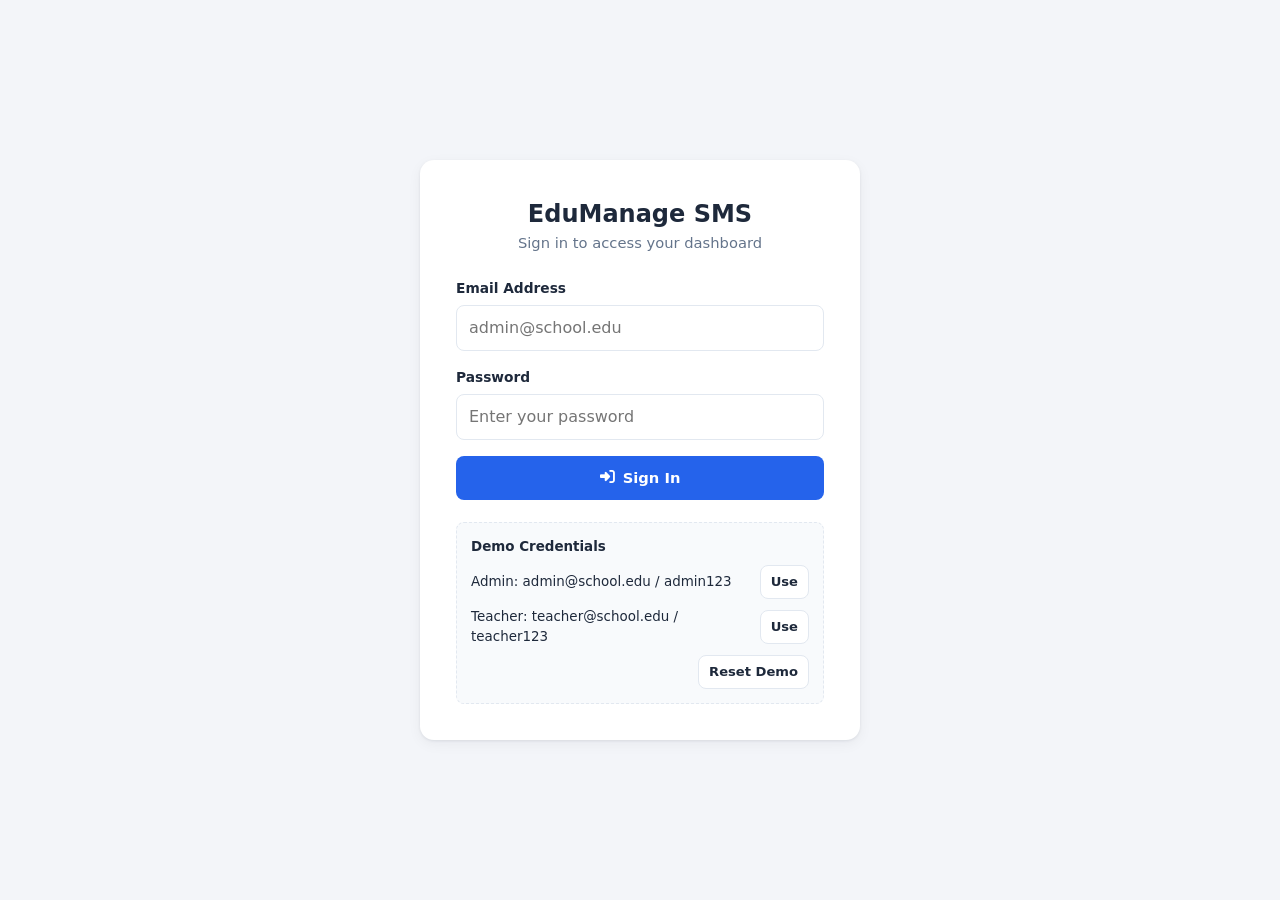
==== commit a29d880f: "updated announcements" ====
--- a/index.html
+++ b/index.html
@@ -3,7 +3,7 @@
 <head>
     <meta charset="UTF-8">
     <meta name="viewport" content="width=device-width, initial-scale=1.0">
-    <title>Login - School Management System</title>
+    <title>Login - EduManage SMS</title>
     <link rel="stylesheet" href="https://cdnjs.cloudflare.com/ajax/libs/font-awesome/6.5.1/css/all.min.css">
     <link rel="stylesheet" href="css/style.css">
 </head>
@@ -11,7 +11,7 @@
     <div class="login-container">
         <div class="login-card">
             <div class="login-header">
-                <h1>School Management System</h1>
+                <h1>EduManage SMS</h1>
                 <p>Sign in to access your dashboard</p>
             </div>
 
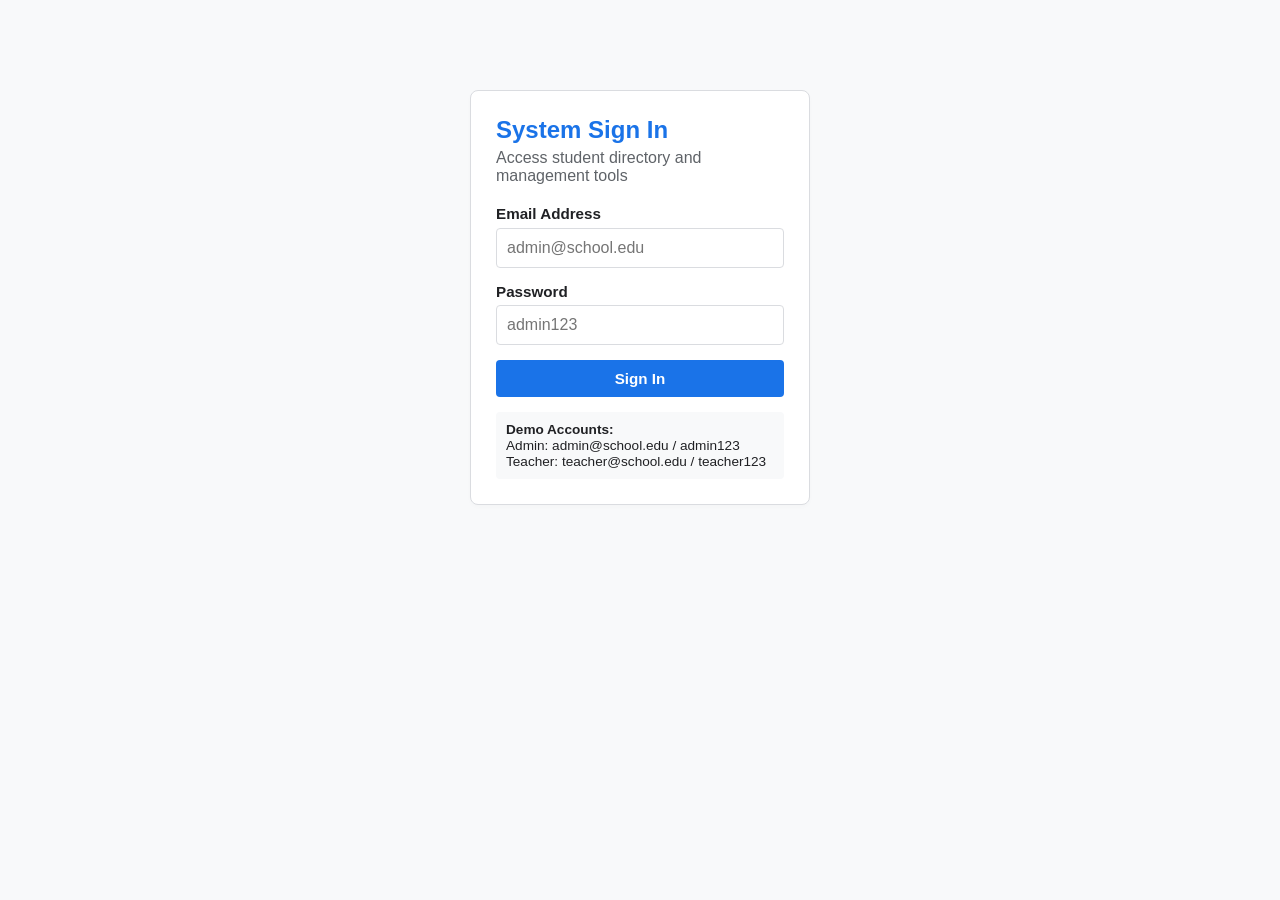
==== commit 6e239e8c: "added multiple choices" ====
--- a/index.html
+++ b/index.html
@@ -1,59 +1,742 @@
-<!DOCTYPE html>
-<html lang="en">
-<head>
-    <meta charset="UTF-8">
-    <meta name="viewport" content="width=device-width, initial-scale=1.0">
-    <title>Login - EduManage SMS</title>
-    <link rel="stylesheet" href="https://cdnjs.cloudflare.com/ajax/libs/font-awesome/6.5.1/css/all.min.css">
-    <link rel="stylesheet" href="css/style.css">
-</head>
-<body>
-    <div class="login-container">
-        <div class="login-card">
-            <div class="login-header">
-                <h1>EduManage SMS</h1>
-                <p>Sign in to access your dashboard</p>
-            </div>
-
-            <div id="loginAlert" class="alert alert-error"></div>
-
-            <form id="loginForm" novalidate>
-                <div class="form-group">
-                    <label for="email">Email Address</label>
-                    <input type="email" id="email" name="email"
-                           placeholder="admin@school.edu" autocomplete="email">
-                    <div class="error-message" id="emailError">Please enter a valid email address</div>
-                </div>
-
-                <div class="form-group">
-                    <label for="password">Password</label>
-                    <input type="password" id="password" name="password"
-                           placeholder="Enter your password" autocomplete="current-password">
-                    <div class="error-message" id="passwordError">Password must be at least 6 characters</div>
-                </div>
-
-                <button type="submit" class="btn btn-primary"><i class="fa-solid fa-right-to-bracket"></i> Sign In</button>
-            </form>
-
-            <div class="demo-credentials">
-                <strong>Demo Credentials</strong>
-                <div class="demo-row">
-                    <div>Admin: admin@school.edu / admin123</div>
-                    <button type="button" class="btn btn-secondary btn-sm" onclick="fillDemo('admin')">Use</button>
-                </div>
-                <div class="demo-row">
-                    <div>Teacher: teacher@school.edu / teacher123</div>
-                    <button type="button" class="btn btn-secondary btn-sm" onclick="fillDemo('teacher')">Use</button>
-                </div>
-                <div class="demo-row" style="justify-content:flex-end;">
-                    <button type="button" class="btn btn-secondary btn-sm" onclick="resetDemo()">Reset Demo</button>
-                </div>
-            </div>
-        </div>
-    </div>
-
-    <script>try{var t=localStorage.getItem('sms_theme');if(t)document.documentElement.setAttribute('data-theme',JSON.parse(t));}catch(e){}</script>
-    <script src="js/data.js"></script>
-    <script src="js/auth.js"></script>
-</body>
+<!DOCTYPE html>
+<html lang="en">
+<head>
+    <meta charset="UTF-8">
+    <meta name="viewport" content="width=device-width, initial-scale=1.0">
+    <title>School Management System - Enhanced Prototype</title>
+    <link rel="stylesheet" href="https://cdnjs.cloudflare.com/ajax/libs/font-awesome/6.5.1/css/all.min.css">
+    <style>
+        :root {
+            --primary: #1a73e8;
+            --success: #34a853;
+            --danger: #ea4335;
+            --dark: #202124;
+            --gray: #5f6368;
+            --bg: #f8f9fa;
+            --border: #dadce0;
+        }
+
+        * {
+            box-sizing: border-box;
+            margin: 0;
+            padding: 0;
+            font-family: 'Segoe UI', Tahoma, Geneva, Verdana, sans-serif;
+        }
+
+        body {
+            background-color: var(--bg);
+            color: var(--dark);
+            line-height: 1.15;
+        }
+
+        /* Navigation */
+        .navbar {
+            background-color: white;
+            border-bottom: 1px solid var(--border);
+            display: flex;
+            justify-content: space-between;
+            align-items: center;
+            padding: 15px 30px;
+            box-shadow: 0 1px 3px rgba(0,0,0,0.05);
+        }
+
+        .nav-brand {
+            font-size: 1.2rem;
+            font-weight: bold;
+            color: var(--primary);
+        }
+
+        .nav-links {
+            display: flex;
+            gap: 20px;
+            align-items: center;
+        }
+
+        .nav-links a {
+            text-decoration: none;
+            color: var(--gray);
+            font-weight: 600;
+            cursor: pointer;
+        }
+
+        .nav-links a.active, .nav-links a:hover {
+            color: var(--primary);
+        }
+
+        /* Container Views */
+        .view-section {
+            display: none;
+            padding: 30px;
+            max-width: 1100px;
+            margin: 0 auto;
+        }
+
+        .view-section.active {
+            display: block;
+        }
+
+        /* Cards & Forms */
+        .card {
+            background: white;
+            border: 1px solid var(--border);
+            border-radius: 8px;
+            padding: 25px;
+            box-shadow: 0 2px 4px rgba(0,0,0,0.02);
+            margin-bottom: 20px;
+        }
+
+        .form-group {
+            margin-bottom: 15px;
+        }
+
+        .form-group label {
+            display: block;
+            margin-bottom: 5px;
+            font-weight: 600;
+            font-size: 0.95rem;
+        }
+
+        .form-group input, .form-group select {
+            width: 100%;
+            padding: 10px;
+            border: 1px solid var(--border);
+            border-radius: 4px;
+            font-size: 1rem;
+        }
+
+        /* Buttons */
+        .btn {
+            padding: 10px 16px;
+            border: none;
+            border-radius: 4px;
+            font-weight: 600;
+            cursor: pointer;
+            font-size: 0.95rem;
+        }
+
+        .btn-primary { background-color: var(--primary); color: white; }
+        .btn-secondary { background-color: var(--gray); color: white; }
+        .btn-danger { background-color: var(--danger); color: white; }
+        .btn-sm { padding: 5px 10px; font-size: 0.85rem; }
+
+        /* Tables */
+        .table-responsive {
+            overflow-x: auto;
+            background: white;
+            border: 1px solid var(--border);
+            border-radius: 8px;
+        }
+
+        table {
+            width: 100%;
+            border-collapse: collapse;
+            text-align: left;
+        }
+
+        th, td {
+            padding: 12px 15px;
+            border-bottom: 1px solid var(--border);
+        }
+
+        th {
+            background-color: var(--primary);
+            color: white;
+            font-weight: 600;
+        }
+
+        /* Badges */
+        .badge {
+            padding: 4px 8px;
+            border-radius: 12px;
+            font-size: 0.8rem;
+            font-weight: 600;
+        }
+        .badge.active { background-color: #e6f4ea; color: var(--success); }
+        .badge.inactive { background-color: #fce8e6; color: var(--danger); }
+
+        /* Action Toolbar */
+        .action-bar {
+            display: flex;
+            gap: 10px;
+            flex-wrap: wrap;
+            margin-bottom: 20px;
+            align-items: center;
+        }
+
+        /* Modal Overlay */
+        .modal {
+            display: none;
+            position: fixed;
+            top: 0; left: 0; width: 100%; height: 100%;
+            background: rgba(0,0,0,0.5);
+            justify-content: center;
+            align-items: center;
+            z-index: 1000;
+        }
+        .modal-content {
+            background: white;
+            width: 450px;
+            padding: 25px;
+            border-radius: 8px;
+            box-shadow: 0 4px 10px rgba(0,0,0,0.1);
+        }
+
+        .alert {
+            padding: 10px;
+            border-radius: 4px;
+            margin-bottom: 15px;
+            font-size: 0.9rem;
+            display: none;
+        }
+        .alert-error { background-color: #fce8e6; color: var(--danger); border: 1px solid #fad2cf; display: block; }
+        .alert-success { background-color: #e6f4ea; color: var(--success); border: 1px solid #ceead6; display: block; }
+    </style>
+</head>
+<body>
+
+    <!-- Navigation Header -->
+    <nav class="navbar" id="mainNavbar" style="display: none;">
+        <div class="nav-brand">School Management System</div>
+        <div class="nav-links">
+            <a onclick="switchView('dashboardView')" id="navDash">Dashboard</a>
+            <a onclick="switchView('registerView')" id="navReg" class="admin-only">Register Student</a>
+            <a onclick="switchView('listView')" id="navLists" class="active">Student List</a>
+            <a onclick="logout()">Logout</a>
+        </div>
+    </nav>
+
+    <!-- 1. LOGIN VIEW -->
+    <div id="loginView" class="view-section active" style="max-width: 400px; margin-top: 60px;">
+        <div class="card">
+            <h2 style="margin-bottom: 5px; color: var(--primary);">System Sign In</h2>
+            <p style="color: var(--gray); margin-bottom: 20px;">Access student directory and management tools</p>
+            
+            <div id="loginAlert" class="alert alert-error" style="display: none;"></div>
+
+            <form id="loginForm" onsubmit="handleLogin(event)">
+                <div class="form-group">
+                    <label>Email Address</label>
+                    <input type="email" id="loginEmail" placeholder="admin@school.edu" required>
+                </div>
+                <div class="form-group">
+                    <label>Password</label>
+                    <input type="password" id="loginPassword" placeholder="admin123" required>
+                </div>
+                <button type="submit" class="btn btn-primary" style="width: 100%;">Sign In</button>
+            </form>
+
+            <div style="margin-top: 15px; font-size: 0.85rem; background: var(--bg); padding: 10px; border-radius: 4px;">
+                <strong>Demo Accounts:</strong><br>
+                Admin: admin@school.edu / admin123<br>
+                Teacher: teacher@school.edu / teacher123
+            </div>
+        </div>
+    </div>
+
+    <!-- 2. DASHBOARD VIEW -->
+    <div id="dashboardView" class="view-section">
+        <h2>System Dashboard</h2>
+        <p style="color: var(--gray); margin-bottom: 20px;">At-a-glance summary of system metrics and recent activities.</p>
+        
+        <div style="display: grid; grid-template-columns: repeat(auto-fit, minmax(220px, 1fr)); gap: 15px; margin-bottom: 25px;">
+            <div class="card" style="margin-bottom:0;">
+                <h4 style="color: var(--gray);">Total Students</h4>
+                <p id="statTotal" style="font-size: 2rem; font-weight: bold; color: var(--primary);">0</p>
+            </div>
+            <div class="card" style="margin-bottom:0;">
+                <h4 style="color: var(--gray);">Active Status</h4>
+                <p id="statActive" style="font-size: 2rem; font-weight: bold; color: var(--success);">0</p>
+            </div>
+            <div class="card" style="margin-bottom:0;">
+                <h4 style="color: var(--gray);">Distinct Classes</h4>
+                <p id="statClasses" style="font-size: 2rem; font-weight: bold; color: #f29900;">0</p>
+            </div>
+        </div>
+
+        <div class="card">
+            <h3>Recent System Activities</h3>
+            <ul id="activityFeed" style="list-style: none; margin-top: 10px;">
+                <!-- Dynamically populated -->
+            </ul>
+        </div>
+    </div>
+
+    <!-- 3. STUDENT REGISTRATION VIEW -->
+    <div id="registerView" class="view-section">
+        <h2>Register New Student</h2>
+        <p style="color: var(--gray); margin-bottom: 20px;">Complete record fields with automated validation and ID generation.</p>
+        
+        <div class="card">
+            <div id="regAlert" class="alert" style="display: none;"></div>
+            <form id="regForm" onsubmit="handleRegistration(event)">
+                <div style="display: grid; grid-template-columns: 1fr 1fr; gap: 15px;">
+                    <div class="form-group">
+                        <label>First Name</label>
+                        <input type="text" id="regFirstName" required minlength="2">
+                    </div>
+                    <div class="form-group">
+                        <label>Last Name</label>
+                        <input type="text" id="regLastName" required minlength="2">
+                    </div>
+                </div>
+                <div style="display: grid; grid-template-columns: 1fr 1fr; gap: 15px;">
+                    <div class="form-group">
+                        <label>Email Address</label>
+                        <input type="email" id="regEmail" required>
+                    </div>
+                    <div class="form-group">
+                        <label>Phone Number</label>
+                        <input type="text" id="regPhone" placeholder="+256 700 000 000" required>
+                    </div>
+                </div>
+                <div style="display: grid; grid-template-columns: 1fr 1fr 1fr; gap: 15px;">
+                    <div class="form-group">
+                        <label>Date of Birth</label>
+                        <input type="date" id="regDob" required>
+                    </div>
+                    <div class="form-group">
+                        <label>Gender</label>
+                        <select id="regGender" required>
+                            <option value="">Select Gender</option>
+                            <option value="Male">Male</option>
+                            <option value="Female">Female</option>
+                        </select>
+                    </div>
+                    <div class="form-group">
+                        <label>Class</label>
+                        <select id="regClass" required>
+                            <option value="">Select Class</option>
+                            <option value="Senior 1">Senior 1</option>
+                            <option value="Senior 2">Senior 2</option>
+                            <option value="Senior 3">Senior 3</option>
+                            <option value="Senior 4">Senior 4</option>
+                        </select>
+                    </div>
+                </div>
+                <div class="form-group">
+                    <label>Physical Address</label>
+                    <input type="text" id="regAddress" required>
+                </div>
+                <button type="submit" class="btn btn-primary">Save Student Record</button>
+            </form>
+        </div>
+    </div>
+
+    <!-- 4. STUDENT LIST VIEW -->
+    <div id="listView" class="view-section">
+        <h2>Student Directory & Management</h2>
+        <p style="color: var(--gray); margin-bottom: 20px;">Filter, review, edit, export, or manage student profile states.</p>
+
+        <!-- Advanced Filter & Action Toolbar -->
+        <div class="action-bar">
+            <input type="text" id="searchInput" placeholder="Search name, ID or email..." onkeyup="filterStudents()" style="flex: 2; padding: 10px; border:1px solid var(--border); border-radius:4px;">
+            
+            <select id="classFilter" onchange="filterStudents()" style="padding: 10px; border:1px solid var(--border); border-radius:4px;">
+                <option value="">All Classes</option>
+                <option value="Senior 1">Senior 1</option>
+                <option value="Senior 2">Senior 2</option>
+                <option value="Senior 3">Senior 3</option>
+                <option value="Senior 4">Senior 4</option>
+            </select>
+
+            <select id="statusFilter" onchange="filterStudents()" style="padding: 10px; border:1px solid var(--border); border-radius:4px;">
+                <option value="">All Statuses</option>
+                <option value="Active">Active</option>
+                <option value="Inactive">Inactive</option>
+            </select>
+
+            <button type="button" class="btn btn-secondary" onclick="exportStudentsToCSV()">Export CSV</button>
+        </div>
+
+        <div class="table-responsive">
+            <table>
+                <thead>
+                    <tr>
+                        <th>ID</th>
+                        <th>Full Name</th>
+                        <th>Email</th>
+                        <th>Class</th>
+                        <th>Status</th>
+                        <th>Actions</th>
+                    </tr>
+                </thead>
+                <tbody id="studentTableBody">
+                    <!-- Populated dynamically -->
+                </tbody>
+            </table>
+        </div>
+    </div>
+
+    <!-- 5. STUDENT DETAILS VIEW -->
+    <div id="detailsView" class="view-section">
+        <h2>Student Profile Details</h2>
+        <p style="color: var(--gray); margin-bottom: 20px;">Comprehensive profile view for individual records.</p>
+        
+        <div class="card" id="profileCard">
+            <!-- Populated dynamically -->
+        </div>
+        <button class="btn btn-secondary" onclick="switchView('listView')">Back to Student List</button>
+    </div>
+
+    <!-- EDIT STUDENT MODAL -->
+    <div id="editModal" class="modal">
+        <div class="modal-content">
+            <h3>Edit Student Record</h3>
+            <form id="editForm" onsubmit="saveStudentEdits(event)" style="margin-top: 15px;">
+                <input type="hidden" id="editId">
+                <div class="form-group">
+                    <label>First Name</label>
+                    <input type="text" id="editFirstName" required>
+                </div>
+                <div class="form-group">
+                    <label>Last Name</label>
+                    <input type="text" id="editLastName" required>
+                </div>
+                <div class="form-group">
+                    <label>Email Address</label>
+                    <input type="email" id="editEmail" required>
+                </div>
+                <div class="form-group">
+                    <label>Phone Number</label>
+                    <input type="text" id="editPhone" required>
+                </div>
+                <div class="form-group">
+                    <label>Class</label>
+                    <select id="editClass" required>
+                        <option value="Senior 1">Senior 1</option>
+                        <option value="Senior 2">Senior 2</option>
+                        <option value="Senior 3">Senior 3</option>
+                        <option value="Senior 4">Senior 4</option>
+                    </select>
+                </div>
+                <div class="form-group">
+                    <label>Status</label>
+                    <select id="editStatus">
+                        <option value="Active">Active</option>
+                        <option value="Inactive">Inactive</option>
+                    </select>
+                </div>
+                <div style="display: flex; gap: 10px; margin-top: 20px;">
+                    <button type="submit" class="btn btn-primary">Save Changes</button>
+                    <button type="button" class="btn btn-secondary" onclick="closeEditModal()">Cancel</button>
+                </div>
+            </form>
+        </div>
+    </div>
+
+    <!-- APPLICATION CONTROLLER SCRIPT -->
+    <script>
+        // Seed default dataset if none exists in browser storage
+        function initializeStorage() {
+            if (!localStorage.getItem('school_students')) {
+                const sampleStudents = [
+                    { id: "STU-2026-001", firstName: "John", lastName: "Doe", email: "john.doe@email.com", phone: "+256 700 111 111", dob: "2008-05-14", gender: "Male", class: "Senior 2", enrollmentDate: "2024-05-05", address: "Kampala, Uganda", status: "Active", createdAt: new Date().toISOString() },
+                    { id: "STU-2026-002", firstName: "Mary", lastName: "Nambi", email: "mary.nambi@email.com", phone: "+256 701 222 222", dob: "2009-02-20", gender: "Female", class: "Senior 1", enrollmentDate: "2024-05-06", address: "Entebbe, Uganda", status: "Active", createdAt: new Date().toISOString() },
+                    { id: "STU-2026-003", firstName: "David", lastName: "Mukasa", email: "david.mukasa@email.com", phone: "+256 702 333 333", dob: "2007-11-10", gender: "Male", class: "Senior 3", enrollmentDate: "2024-05-08", address: "Jinja, Uganda", status: "Inactive", createdAt: new Date().toISOString() }
+                ];
+                localStorage.setItem('school_students', JSON.stringify(sampleStudents));
+            }
+            if (!localStorage.getItem('school_activities')) {
+                localStorage.setItem('school_activities', JSON.stringify([
+                    { text: "System seeded with initial sample records.", time: "Just now" }
+                ]));
+            }
+        }
+
+        document.addEventListener('DOMContentLoaded', () => {
+            initializeStorage();
+            checkSessionState();
+        });
+
+        // View Management Switcher
+        function switchView(viewId) {
+            document.querySelectorAll('.view-section').forEach(sec => sec.classList.remove('active'));
+            document.getElementById(viewId).classList.add('active');
+
+            if (viewId === 'listView') loadStudentTable();
+            if (viewId === 'dashboardView') loadDashboardStats();
+        }
+
+        // Authentication Handler
+        function handleLogin(e) {
+            e.preventDefault();
+            const email = document.getElementById('loginEmail').value.trim().toLowerCase();
+            const pass = document.getElementById('loginPassword').value.trim();
+            const alertBox = document.getElementById('loginAlert');
+
+            let role = '';
+            if (email === 'admin@school.edu' && pass === 'admin123') {
+                role = 'admin';
+            } else if (email === 'teacher@school.edu' && pass === 'teacher123') {
+                role = 'teacher';
+            } else {
+                alertBox.style.display = 'block';
+                alertBox.innerText = 'Invalid credentials. Use admin@school.edu / admin123';
+                return;
+            }
+
+            const sessionUser = { email, role };
+            localStorage.setItem('currentUser', JSON.stringify(sessionUser));
+            alertBox.style.display = 'none';
+            checkSessionState();
+        }
+
+        function checkSessionState() {
+            const user = JSON.parse(localStorage.getItem('currentUser'));
+            if (user) {
+                document.getElementById('loginView').classList.remove('active');
+                document.getElementById('mainNavbar').style.display = 'flex';
+                switchView('listView');
+                applyRolePermissions();
+            } else {
+                document.getElementById('mainNavbar').style.display = 'none';
+                document.querySelectorAll('.view-section').forEach(sec => sec.classList.remove('active'));
+                document.getElementById('loginView').classList.add('active');
+            }
+        }
+
+        function logout() {
+            localStorage.removeItem('currentUser');
+            checkSessionState();
+        }
+
+        // Apply Role-Based Access Control (RBAC) UI limitations
+        function applyRolePermissions() {
+            const user = JSON.parse(localStorage.getItem('currentUser'));
+            if (!user) return;
+
+            const adminElements = document.querySelectorAll('.admin-only');
+            if (user.role === 'teacher') {
+                adminElements.forEach(el => el.style.display = 'none');
+            } else {
+                adminElements.forEach(el => el.style.display = 'inline-block');
+            }
+        }
+
+        // Render Student Directory Table
+        function loadStudentTable(customData = null) {
+            const students = customData || JSON.parse(localStorage.getItem('school_students')) || [];
+            const tbody = document.getElementById('studentTableBody');
+            tbody.innerHTML = '';
+
+            const user = JSON.parse(localStorage.getItem('currentUser')) || {};
+
+            if (students.length === 0) {
+                tbody.innerHTML = '<tr><td colspan="6" style="text-align: center; color: var(--gray);">No student records found.</td></tr>';
+                return;
+            }
+
+            students.forEach(s => {
+                const tr = document.createElement('tr');
+                tr.innerHTML = `
+                    <td>${s.id}</td>
+                    <td>${s.firstName} ${s.lastName}</td>
+                    <td>${s.email}</td>
+                    <td>${s.class}</td>
+                    <td><span class="badge ${s.status.toLowerCase()}">${s.status}</span></td>
+                    <td>
+                        <button class="btn btn-sm btn-primary" onclick="viewDetails('${s.id}')">View</button>
+                        <button class="btn btn-sm btn-secondary admin-only" onclick="openEditModal('${s.id}')" ${user.role === 'teacher' ? 'style="display:none;"' : ''}>Edit</button>
+                        <button class="btn btn-sm btn-danger admin-only" onclick="deleteStudent('${s.id}')" ${user.role === 'teacher' ? 'style="display:none;"' : ''}>Delete</button>
+                    </td>
+                `;
+                tbody.appendChild(tr);
+            });
+        }
+
+        // Advanced Multi-Parameter Filtering
+        function filterStudents() {
+            const query = document.getElementById('searchInput').value.toLowerCase();
+            const selectedClass = document.getElementById('classFilter').value;
+            const selectedStatus = document.getElementById('statusFilter').value;
+
+            const students = JSON.parse(localStorage.getItem('school_students')) || [];
+            const filtered = students.filter(s => {
+                const matchesText = s.firstName.toLowerCase().includes(query) || s.lastName.toLowerCase().includes(query) || s.id.toLowerCase().includes(query) || s.email.toLowerCase().includes(query);
+                const matchesClass = selectedClass === '' || s.class === selectedClass;
+                const matchesStatus = selectedStatus === '' || s.status === selectedStatus;
+                return matchesText && matchesClass && matchesStatus;
+            });
+
+            loadStudentTable(filtered);
+        }
+
+        // Registration Handler with ID Generation
+        function handleRegistration(e) {
+            e.preventDefault();
+            const students = JSON.parse(localStorage.getItem('school_students')) || [];
+            
+            const email = document.getElementById('regEmail').value.trim();
+            const alertBox = document.getElementById('regAlert');
+
+            if (students.some(s => s.email.toLowerCase() === email.toLowerCase())) {
+                alertBox.style.display = 'block';
+                alertBox.className = 'alert alert-error';
+                alertBox.innerText = 'Error: A student with this email address already exists.';
+                return;
+            }
+
+            const newId = `STU-2026-00${students.length + 1}`;
+            const newStudent = {
+                id: newId,
+                firstName: document.getElementById('regFirstName').value.trim(),
+                lastName: document.getElementById('regLastName').value.trim(),
+                email: email,
+                phone: document.getElementById('regPhone').value.trim(),
+                dob: document.getElementById('regDob').value,
+                gender: document.getElementById('regGender').value,
+                class: document.getElementById('regClass').value,
+                enrollmentDate: new Date().toISOString().slice(0, 10),
+                address: document.getElementById('regAddress').value.trim(),
+                status: "Active",
+                createdAt: new Date().toISOString()
+            };
+
+            students.push(newStudent);
+            localStorage.setItem('school_students', JSON.stringify(students));
+            logActivity(`Registered new student: ${newStudent.firstName} ${newStudent.lastName} (${newId})`);
+
+            alertBox.style.display = 'block';
+            alertBox.className = 'alert alert-success';
+            alertBox.innerText = `Success! Student registered with ID: ${newId}`;
+
+            document.getElementById('regForm').reset();
+            setTimeout(() => {
+                alertBox.style.display = 'none';
+                switchView('listView');
+            }, 1500);
+        }
+
+        // Student Profile Details View
+        function viewDetails(id) {
+            const students = JSON.parse(localStorage.getItem('school_students')) || [];
+            const student = students.find(s => s.id === id);
+            if (!student) return;
+
+            const card = document.getElementById('profileCard');
+            card.innerHTML = `
+                <h3 style="color: var(--primary); margin-bottom: 15px;">${student.firstName} ${student.lastName} <span style="font-size:0.9rem; color:var(--gray);">(${student.id})</span></h3>
+                <div style="display: grid; grid-template-columns: 1fr 1fr; gap: 10px; font-size: 0.95rem;">
+                    <p><strong>Email:</strong> ${student.email}</p>
+                    <p><strong>Phone:</strong> ${student.phone}</p>
+                    <p><strong>Gender:</strong> ${student.gender}</p>
+                    <p><strong>Date of Birth:</strong> ${student.dob}</p>
+                    <p><strong>Class:</strong> ${student.class}</p>
+                    <p><strong>Status:</strong> <span class="badge ${student.status.toLowerCase()}">${student.status}</span></p>
+                    <p><strong>Enrollment Date:</strong> ${student.enrollmentDate}</p>
+                    <p><strong>Address:</strong> ${student.address}</p>
+                </div>
+            `;
+            switchView('detailsView');
+        }
+
+        // Student Edit Modal Controls
+        function openEditModal(id) {
+            const students = JSON.parse(localStorage.getItem('school_students')) || [];
+            const student = students.find(s => s.id === id);
+            if (!student) return;
+
+            document.getElementById('editId').value = student.id;
+            document.getElementById('editFirstName').value = student.firstName;
+            document.getElementById('editLastName').value = student.lastName;
+            document.getElementById('editEmail').value = student.email;
+            document.getElementById('editPhone').value = student.phone;
+            document.getElementById('editClass').value = student.class;
+            document.getElementById('editStatus').value = student.status;
+
+            document.getElementById('editModal').style.display = 'flex';
+        }
+
+        function closeEditModal() {
+            document.getElementById('editModal').style.display = 'none';
+        }
+
+        function saveStudentEdits(e) {
+            e.preventDefault();
+            const id = document.getElementById('editId').value;
+            let students = JSON.parse(localStorage.getItem('school_students')) || [];
+
+            students = students.map(s => {
+                if (s.id === id) {
+                    return {
+                        ...s,
+                        firstName: document.getElementById('editFirstName').value.trim(),
+                        lastName: document.getElementById('editLastName').value.trim(),
+                        email: document.getElementById('editEmail').value.trim(),
+                        phone: document.getElementById('editPhone').value.trim(),
+                        class: document.getElementById('editClass').value,
+                        status: document.getElementById('editStatus').value
+                    };
+                }
+                return s;
+            });
+
+            localStorage.setItem('school_students', JSON.stringify(students));
+            logActivity(`Updated record for student ID: ${id}`);
+            closeEditModal();
+            loadStudentTable();
+        }
+
+        // Delete Student Record
+        function deleteStudent(id) {
+            if (confirm('Are you sure you want to permanently delete this student record?')) {
+                let students = JSON.parse(localStorage.getItem('school_students')) || [];
+                students = students.filter(s => s.id !== id);
+                localStorage.setItem('school_students', JSON.stringify(students));
+                logActivity(`Deleted student record: ${id}`);
+                loadStudentTable();
+            }
+        }
+
+        // CSV Report Generation & Data Export
+        function exportStudentsToCSV() {
+            const students = JSON.parse(localStorage.getItem('school_students')) || [];
+            if (students.length === 0) {
+                alert('No records available for export.');
+                return;
+            }
+
+            const headers = ['ID', 'First Name', 'Last Name', 'Email', 'Phone', 'Gender', 'Class', 'Status', 'Enrollment Date'];
+            let csv = headers.join(',') + '\n';
+
+            students.forEach(s => {
+                csv += [s.id, `"${s.firstName}"`, `"${s.lastName}"`, s.email, `"${s.phone}"`, s.gender, `"${s.class}"`, s.status, s.enrollmentDate].join(',') + '\n';
+            });
+
+            const blob = new Blob([csv], { type: 'text/csv;charset=utf-8;' });
+            const url = URL.createObjectURL(blob);
+            const link = document.createElement('a');
+            link.setAttribute('href', url);
+            link.setAttribute('download', `school_management_report_${new Date().toISOString().slice(0,10)}.csv`);
+            document.body.appendChild(link);
+            link.click();
+            document.body.removeChild(link);
+        }
+
+        // Dashboard Metrics & Activity Logging
+        function loadDashboardStats() {
+            const students = JSON.parse(localStorage.getItem('school_students')) || [];
+            document.getElementById('statTotal').innerText = students.length;
+            document.getElementById('statActive').innerText = students.filter(s => s.status === 'Active').length;
+            document.getElementById('statClasses').innerText = new Set(students.map(s => s.class)).size;
+
+            const activities = JSON.parse(localStorage.getItem('school_activities')) || [];
+            const feed = document.getElementById('activityFeed');
+            feed.innerHTML = '';
+            activities.slice(-5).reverse().forEach(act => {
+                const li = document.createElement('li');
+                li.style.padding = '8px 0';
+                li.style.borderBottom = '1px solid var(--border)';
+                li.innerHTML = `<span style="color:var(--primary); font-weight:600;">•</span> ${act.text} <span style="float:right; color:var(--gray); font-size:0.85rem;">${act.time}</span>`;
+                feed.appendChild(li);
+            });
+        }
+
+        function logActivity(text) {
+            let activities = JSON.parse(localStorage.getItem('school_activities')) || [];
+            activities.push({ text, time: "Just now" });
+            localStorage.setItem('school_activities', JSON.stringify(activities));
+        }
+    </script>
+</body>
 </html>
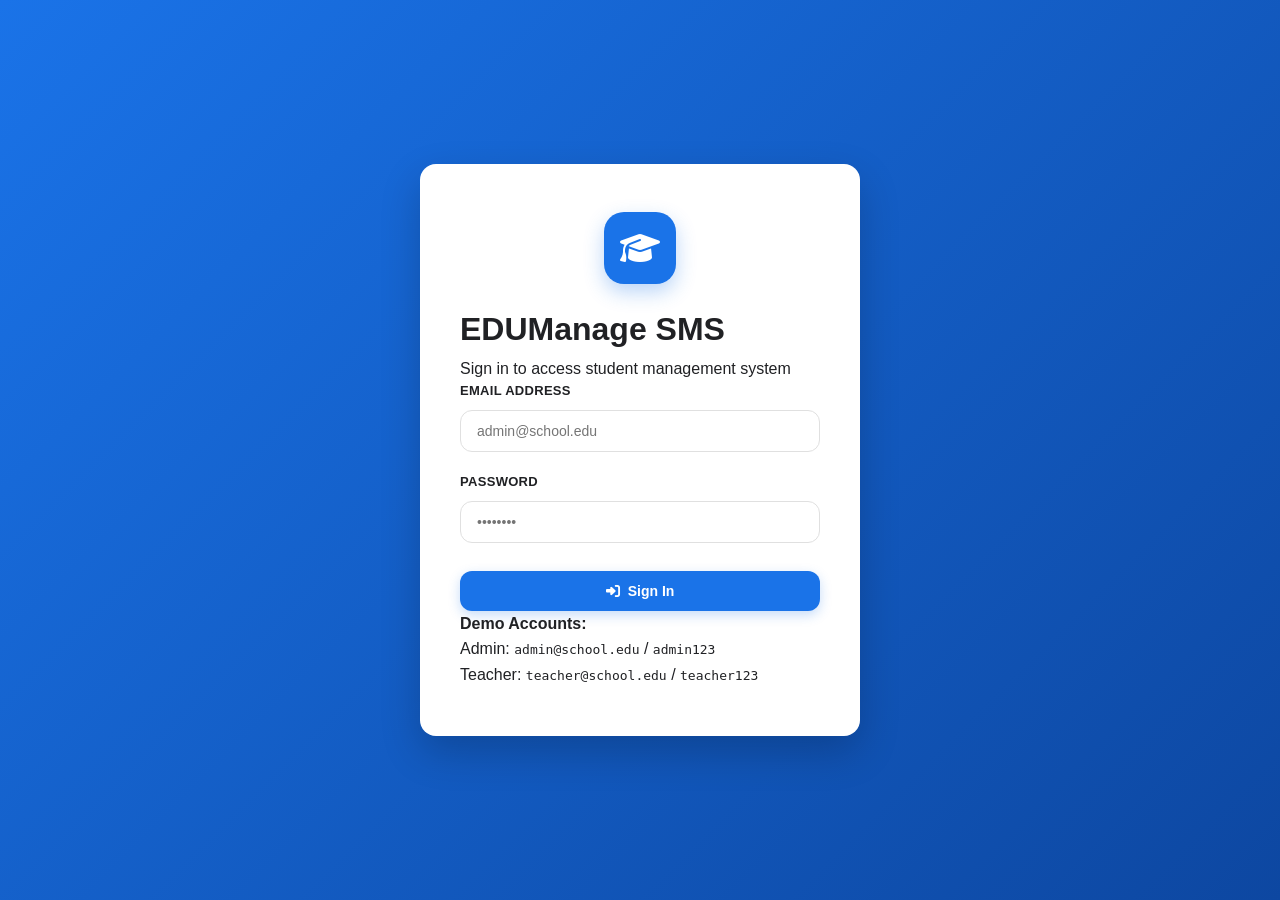
==== commit 43b90b62: "final" ====
--- a/index.html
+++ b/index.html
@@ -3,739 +3,55 @@
 <head>
     <meta charset="UTF-8">
     <meta name="viewport" content="width=device-width, initial-scale=1.0">
-    <title>School Management System - Enhanced Prototype</title>
+    <title>Sign In - EDUManage SMS</title>
     <link rel="stylesheet" href="https://cdnjs.cloudflare.com/ajax/libs/font-awesome/6.5.1/css/all.min.css">
-    <style>
-        :root {
-            --primary: #1a73e8;
-            --success: #34a853;
-            --danger: #ea4335;
-            --dark: #202124;
-            --gray: #5f6368;
-            --bg: #f8f9fa;
-            --border: #dadce0;
-        }
-
-        * {
-            box-sizing: border-box;
-            margin: 0;
-            padding: 0;
-            font-family: 'Segoe UI', Tahoma, Geneva, Verdana, sans-serif;
-        }
-
-        body {
-            background-color: var(--bg);
-            color: var(--dark);
-            line-height: 1.15;
-        }
-
-        /* Navigation */
-        .navbar {
-            background-color: white;
-            border-bottom: 1px solid var(--border);
-            display: flex;
-            justify-content: space-between;
-            align-items: center;
-            padding: 15px 30px;
-            box-shadow: 0 1px 3px rgba(0,0,0,0.05);
-        }
-
-        .nav-brand {
-            font-size: 1.2rem;
-            font-weight: bold;
-            color: var(--primary);
-        }
-
-        .nav-links {
-            display: flex;
-            gap: 20px;
-            align-items: center;
-        }
-
-        .nav-links a {
-            text-decoration: none;
-            color: var(--gray);
-            font-weight: 600;
-            cursor: pointer;
-        }
-
-        .nav-links a.active, .nav-links a:hover {
-            color: var(--primary);
-        }
-
-        /* Container Views */
-        .view-section {
-            display: none;
-            padding: 30px;
-            max-width: 1100px;
-            margin: 0 auto;
-        }
-
-        .view-section.active {
-            display: block;
-        }
-
-        /* Cards & Forms */
-        .card {
-            background: white;
-            border: 1px solid var(--border);
-            border-radius: 8px;
-            padding: 25px;
-            box-shadow: 0 2px 4px rgba(0,0,0,0.02);
-            margin-bottom: 20px;
-        }
-
-        .form-group {
-            margin-bottom: 15px;
-        }
-
-        .form-group label {
-            display: block;
-            margin-bottom: 5px;
-            font-weight: 600;
-            font-size: 0.95rem;
-        }
-
-        .form-group input, .form-group select {
-            width: 100%;
-            padding: 10px;
-            border: 1px solid var(--border);
-            border-radius: 4px;
-            font-size: 1rem;
-        }
-
-        /* Buttons */
-        .btn {
-            padding: 10px 16px;
-            border: none;
-            border-radius: 4px;
-            font-weight: 600;
-            cursor: pointer;
-            font-size: 0.95rem;
-        }
-
-        .btn-primary { background-color: var(--primary); color: white; }
-        .btn-secondary { background-color: var(--gray); color: white; }
-        .btn-danger { background-color: var(--danger); color: white; }
-        .btn-sm { padding: 5px 10px; font-size: 0.85rem; }
-
-        /* Tables */
-        .table-responsive {
-            overflow-x: auto;
-            background: white;
-            border: 1px solid var(--border);
-            border-radius: 8px;
-        }
-
-        table {
-            width: 100%;
-            border-collapse: collapse;
-            text-align: left;
-        }
-
-        th, td {
-            padding: 12px 15px;
-            border-bottom: 1px solid var(--border);
-        }
-
-        th {
-            background-color: var(--primary);
-            color: white;
-            font-weight: 600;
-        }
-
-        /* Badges */
-        .badge {
-            padding: 4px 8px;
-            border-radius: 12px;
-            font-size: 0.8rem;
-            font-weight: 600;
-        }
-        .badge.active { background-color: #e6f4ea; color: var(--success); }
-        .badge.inactive { background-color: #fce8e6; color: var(--danger); }
-
-        /* Action Toolbar */
-        .action-bar {
-            display: flex;
-            gap: 10px;
-            flex-wrap: wrap;
-            margin-bottom: 20px;
-            align-items: center;
-        }
-
-        /* Modal Overlay */
-        .modal {
-            display: none;
-            position: fixed;
-            top: 0; left: 0; width: 100%; height: 100%;
-            background: rgba(0,0,0,0.5);
-            justify-content: center;
-            align-items: center;
-            z-index: 1000;
-        }
-        .modal-content {
-            background: white;
-            width: 450px;
-            padding: 25px;
-            border-radius: 8px;
-            box-shadow: 0 4px 10px rgba(0,0,0,0.1);
-        }
-
-        .alert {
-            padding: 10px;
-            border-radius: 4px;
-            margin-bottom: 15px;
-            font-size: 0.9rem;
-            display: none;
-        }
-        .alert-error { background-color: #fce8e6; color: var(--danger); border: 1px solid #fad2cf; display: block; }
-        .alert-success { background-color: #e6f4ea; color: var(--success); border: 1px solid #ceead6; display: block; }
-    </style>
+    <link rel="stylesheet" href="css/style.css">
 </head>
 <body>
 
-    <!-- Navigation Header -->
-    <nav class="navbar" id="mainNavbar" style="display: none;">
-        <div class="nav-brand">School Management System</div>
-        <div class="nav-links">
-            <a onclick="switchView('dashboardView')" id="navDash">Dashboard</a>
-            <a onclick="switchView('registerView')" id="navReg" class="admin-only">Register Student</a>
-            <a onclick="switchView('listView')" id="navLists" class="active">Student List</a>
-            <a onclick="logout()">Logout</a>
-        </div>
-    </nav>
+    <div class="login-container">
+        <div class="login-card">
+            <div class="login-header">
+                <div class="school-logo">
+                    <i class="fa-solid fa-graduation-cap"></i>
+                </div>
+                <h1>EDUManage SMS</h1>
+                <p>Sign in to access student management system</p>
+            </div>
 
-    <!-- 1. LOGIN VIEW -->
-    <div id="loginView" class="view-section active" style="max-width: 400px; margin-top: 60px;">
-        <div class="card">
-            <h2 style="margin-bottom: 5px; color: var(--primary);">System Sign In</h2>
-            <p style="color: var(--gray); margin-bottom: 20px;">Access student directory and management tools</p>
-            
-            <div id="loginAlert" class="alert alert-error" style="display: none;"></div>
+            <div id="loginAlert" class="alert alert-error"></div>
 
-            <form id="loginForm" onsubmit="handleLogin(event)">
+            <form id="loginForm">
                 <div class="form-group">
-                    <label>Email Address</label>
-                    <input type="email" id="loginEmail" placeholder="admin@school.edu" required>
+                    <label for="email">Email Address</label>
+                    <input type="email" id="email" placeholder="admin@school.edu">
+                    <div class="error-message" id="emailError"></div>
                 </div>
+                
                 <div class="form-group">
-                    <label>Password</label>
-                    <input type="password" id="loginPassword" placeholder="admin123" required>
+                    <label for="password">Password</label>
+                    <input type="password" id="password" placeholder="••••••••">
+                    <div class="error-message" id="passwordError"></div>
                 </div>
-                <button type="submit" class="btn btn-primary" style="width: 100%;">Sign In</button>
+
+                <button type="submit" class="btn btn-primary" style="width: 100%; margin-top: 8px;">
+                    <i class="fa-solid fa-right-to-bracket"></i> Sign In
+                </button>
             </form>
 
-            <div style="margin-top: 15px; font-size: 0.85rem; background: var(--bg); padding: 10px; border-radius: 4px;">
+            <div class="demo-credentials">
                 <strong>Demo Accounts:</strong><br>
-                Admin: admin@school.edu / admin123<br>
-                Teacher: teacher@school.edu / teacher123
+                Admin: <code>admin@school.edu</code> / <code>admin123</code><br>
+                Teacher: <code>teacher@school.edu</code> / <code>teacher123</code>
             </div>
         </div>
     </div>
 
-    <!-- 2. DASHBOARD VIEW -->
-    <div id="dashboardView" class="view-section">
-        <h2>System Dashboard</h2>
-        <p style="color: var(--gray); margin-bottom: 20px;">At-a-glance summary of system metrics and recent activities.</p>
-        
-        <div style="display: grid; grid-template-columns: repeat(auto-fit, minmax(220px, 1fr)); gap: 15px; margin-bottom: 25px;">
-            <div class="card" style="margin-bottom:0;">
-                <h4 style="color: var(--gray);">Total Students</h4>
-                <p id="statTotal" style="font-size: 2rem; font-weight: bold; color: var(--primary);">0</p>
-            </div>
-            <div class="card" style="margin-bottom:0;">
-                <h4 style="color: var(--gray);">Active Status</h4>
-                <p id="statActive" style="font-size: 2rem; font-weight: bold; color: var(--success);">0</p>
-            </div>
-            <div class="card" style="margin-bottom:0;">
-                <h4 style="color: var(--gray);">Distinct Classes</h4>
-                <p id="statClasses" style="font-size: 2rem; font-weight: bold; color: #f29900;">0</p>
-            </div>
-        </div>
-
-        <div class="card">
-            <h3>Recent System Activities</h3>
-            <ul id="activityFeed" style="list-style: none; margin-top: 10px;">
-                <!-- Dynamically populated -->
-            </ul>
-        </div>
-    </div>
-
-    <!-- 3. STUDENT REGISTRATION VIEW -->
-    <div id="registerView" class="view-section">
-        <h2>Register New Student</h2>
-        <p style="color: var(--gray); margin-bottom: 20px;">Complete record fields with automated validation and ID generation.</p>
-        
-        <div class="card">
-            <div id="regAlert" class="alert" style="display: none;"></div>
-            <form id="regForm" onsubmit="handleRegistration(event)">
-                <div style="display: grid; grid-template-columns: 1fr 1fr; gap: 15px;">
-                    <div class="form-group">
-                        <label>First Name</label>
-                        <input type="text" id="regFirstName" required minlength="2">
-                    </div>
-                    <div class="form-group">
-                        <label>Last Name</label>
-                        <input type="text" id="regLastName" required minlength="2">
-                    </div>
-                </div>
-                <div style="display: grid; grid-template-columns: 1fr 1fr; gap: 15px;">
-                    <div class="form-group">
-                        <label>Email Address</label>
-                        <input type="email" id="regEmail" required>
-                    </div>
-                    <div class="form-group">
-                        <label>Phone Number</label>
-                        <input type="text" id="regPhone" placeholder="+256 700 000 000" required>
-                    </div>
-                </div>
-                <div style="display: grid; grid-template-columns: 1fr 1fr 1fr; gap: 15px;">
-                    <div class="form-group">
-                        <label>Date of Birth</label>
-                        <input type="date" id="regDob" required>
-                    </div>
-                    <div class="form-group">
-                        <label>Gender</label>
-                        <select id="regGender" required>
-                            <option value="">Select Gender</option>
-                            <option value="Male">Male</option>
-                            <option value="Female">Female</option>
-                        </select>
-                    </div>
-                    <div class="form-group">
-                        <label>Class</label>
-                        <select id="regClass" required>
-                            <option value="">Select Class</option>
-                            <option value="Senior 1">Senior 1</option>
-                            <option value="Senior 2">Senior 2</option>
-                            <option value="Senior 3">Senior 3</option>
-                            <option value="Senior 4">Senior 4</option>
-                        </select>
-                    </div>
-                </div>
-                <div class="form-group">
-                    <label>Physical Address</label>
-                    <input type="text" id="regAddress" required>
-                </div>
-                <button type="submit" class="btn btn-primary">Save Student Record</button>
-            </form>
-        </div>
-    </div>
-
-    <!-- 4. STUDENT LIST VIEW -->
-    <div id="listView" class="view-section">
-        <h2>Student Directory & Management</h2>
-        <p style="color: var(--gray); margin-bottom: 20px;">Filter, review, edit, export, or manage student profile states.</p>
-
-        <!-- Advanced Filter & Action Toolbar -->
-        <div class="action-bar">
-            <input type="text" id="searchInput" placeholder="Search name, ID or email..." onkeyup="filterStudents()" style="flex: 2; padding: 10px; border:1px solid var(--border); border-radius:4px;">
-            
-            <select id="classFilter" onchange="filterStudents()" style="padding: 10px; border:1px solid var(--border); border-radius:4px;">
-                <option value="">All Classes</option>
-                <option value="Senior 1">Senior 1</option>
-                <option value="Senior 2">Senior 2</option>
-                <option value="Senior 3">Senior 3</option>
-                <option value="Senior 4">Senior 4</option>
-            </select>
-
-            <select id="statusFilter" onchange="filterStudents()" style="padding: 10px; border:1px solid var(--border); border-radius:4px;">
-                <option value="">All Statuses</option>
-                <option value="Active">Active</option>
-                <option value="Inactive">Inactive</option>
-            </select>
-
-            <button type="button" class="btn btn-secondary" onclick="exportStudentsToCSV()">Export CSV</button>
-        </div>
-
-        <div class="table-responsive">
-            <table>
-                <thead>
-                    <tr>
-                        <th>ID</th>
-                        <th>Full Name</th>
-                        <th>Email</th>
-                        <th>Class</th>
-                        <th>Status</th>
-                        <th>Actions</th>
-                    </tr>
-                </thead>
-                <tbody id="studentTableBody">
-                    <!-- Populated dynamically -->
-                </tbody>
-            </table>
-        </div>
-    </div>
-
-    <!-- 5. STUDENT DETAILS VIEW -->
-    <div id="detailsView" class="view-section">
-        <h2>Student Profile Details</h2>
-        <p style="color: var(--gray); margin-bottom: 20px;">Comprehensive profile view for individual records.</p>
-        
-        <div class="card" id="profileCard">
-            <!-- Populated dynamically -->
-        </div>
-        <button class="btn btn-secondary" onclick="switchView('listView')">Back to Student List</button>
-    </div>
-
-    <!-- EDIT STUDENT MODAL -->
-    <div id="editModal" class="modal">
-        <div class="modal-content">
-            <h3>Edit Student Record</h3>
-            <form id="editForm" onsubmit="saveStudentEdits(event)" style="margin-top: 15px;">
-                <input type="hidden" id="editId">
-                <div class="form-group">
-                    <label>First Name</label>
-                    <input type="text" id="editFirstName" required>
-                </div>
-                <div class="form-group">
-                    <label>Last Name</label>
-                    <input type="text" id="editLastName" required>
-                </div>
-                <div class="form-group">
-                    <label>Email Address</label>
-                    <input type="email" id="editEmail" required>
-                </div>
-                <div class="form-group">
-                    <label>Phone Number</label>
-                    <input type="text" id="editPhone" required>
-                </div>
-                <div class="form-group">
-                    <label>Class</label>
-                    <select id="editClass" required>
-                        <option value="Senior 1">Senior 1</option>
-                        <option value="Senior 2">Senior 2</option>
-                        <option value="Senior 3">Senior 3</option>
-                        <option value="Senior 4">Senior 4</option>
-                    </select>
-                </div>
-                <div class="form-group">
-                    <label>Status</label>
-                    <select id="editStatus">
-                        <option value="Active">Active</option>
-                        <option value="Inactive">Inactive</option>
-                    </select>
-                </div>
-                <div style="display: flex; gap: 10px; margin-top: 20px;">
-                    <button type="submit" class="btn btn-primary">Save Changes</button>
-                    <button type="button" class="btn btn-secondary" onclick="closeEditModal()">Cancel</button>
-                </div>
-            </form>
-        </div>
-    </div>
-
-    <!-- APPLICATION CONTROLLER SCRIPT -->
+    <script src="js/auth.js"></script>
     <script>
-        // Seed default dataset if none exists in browser storage
-        function initializeStorage() {
-            if (!localStorage.getItem('school_students')) {
-                const sampleStudents = [
-                    { id: "STU-2026-001", firstName: "John", lastName: "Doe", email: "john.doe@email.com", phone: "+256 700 111 111", dob: "2008-05-14", gender: "Male", class: "Senior 2", enrollmentDate: "2024-05-05", address: "Kampala, Uganda", status: "Active", createdAt: new Date().toISOString() },
-                    { id: "STU-2026-002", firstName: "Mary", lastName: "Nambi", email: "mary.nambi@email.com", phone: "+256 701 222 222", dob: "2009-02-20", gender: "Female", class: "Senior 1", enrollmentDate: "2024-05-06", address: "Entebbe, Uganda", status: "Active", createdAt: new Date().toISOString() },
-                    { id: "STU-2026-003", firstName: "David", lastName: "Mukasa", email: "david.mukasa@email.com", phone: "+256 702 333 333", dob: "2007-11-10", gender: "Male", class: "Senior 3", enrollmentDate: "2024-05-08", address: "Jinja, Uganda", status: "Inactive", createdAt: new Date().toISOString() }
-                ];
-                localStorage.setItem('school_students', JSON.stringify(sampleStudents));
-            }
-            if (!localStorage.getItem('school_activities')) {
-                localStorage.setItem('school_activities', JSON.stringify([
-                    { text: "System seeded with initial sample records.", time: "Just now" }
-                ]));
-            }
-        }
-
-        document.addEventListener('DOMContentLoaded', () => {
-            initializeStorage();
-            checkSessionState();
-        });
-
-        // View Management Switcher
-        function switchView(viewId) {
-            document.querySelectorAll('.view-section').forEach(sec => sec.classList.remove('active'));
-            document.getElementById(viewId).classList.add('active');
-
-            if (viewId === 'listView') loadStudentTable();
-            if (viewId === 'dashboardView') loadDashboardStats();
-        }
-
-        // Authentication Handler
-        function handleLogin(e) {
-            e.preventDefault();
-            const email = document.getElementById('loginEmail').value.trim().toLowerCase();
-            const pass = document.getElementById('loginPassword').value.trim();
-            const alertBox = document.getElementById('loginAlert');
-
-            let role = '';
-            if (email === 'admin@school.edu' && pass === 'admin123') {
-                role = 'admin';
-            } else if (email === 'teacher@school.edu' && pass === 'teacher123') {
-                role = 'teacher';
-            } else {
-                alertBox.style.display = 'block';
-                alertBox.innerText = 'Invalid credentials. Use admin@school.edu / admin123';
-                return;
-            }
-
-            const sessionUser = { email, role };
-            localStorage.setItem('currentUser', JSON.stringify(sessionUser));
-            alertBox.style.display = 'none';
-            checkSessionState();
-        }
-
-        function checkSessionState() {
-            const user = JSON.parse(localStorage.getItem('currentUser'));
-            if (user) {
-                document.getElementById('loginView').classList.remove('active');
-                document.getElementById('mainNavbar').style.display = 'flex';
-                switchView('listView');
-                applyRolePermissions();
-            } else {
-                document.getElementById('mainNavbar').style.display = 'none';
-                document.querySelectorAll('.view-section').forEach(sec => sec.classList.remove('active'));
-                document.getElementById('loginView').classList.add('active');
-            }
-        }
-
-        function logout() {
-            localStorage.removeItem('currentUser');
-            checkSessionState();
-        }
-
-        // Apply Role-Based Access Control (RBAC) UI limitations
-        function applyRolePermissions() {
-            const user = JSON.parse(localStorage.getItem('currentUser'));
-            if (!user) return;
-
-            const adminElements = document.querySelectorAll('.admin-only');
-            if (user.role === 'teacher') {
-                adminElements.forEach(el => el.style.display = 'none');
-            } else {
-                adminElements.forEach(el => el.style.display = 'inline-block');
-            }
-        }
-
-        // Render Student Directory Table
-        function loadStudentTable(customData = null) {
-            const students = customData || JSON.parse(localStorage.getItem('school_students')) || [];
-            const tbody = document.getElementById('studentTableBody');
-            tbody.innerHTML = '';
-
-            const user = JSON.parse(localStorage.getItem('currentUser')) || {};
-
-            if (students.length === 0) {
-                tbody.innerHTML = '<tr><td colspan="6" style="text-align: center; color: var(--gray);">No student records found.</td></tr>';
-                return;
-            }
-
-            students.forEach(s => {
-                const tr = document.createElement('tr');
-                tr.innerHTML = `
-                    <td>${s.id}</td>
-                    <td>${s.firstName} ${s.lastName}</td>
-                    <td>${s.email}</td>
-                    <td>${s.class}</td>
-                    <td><span class="badge ${s.status.toLowerCase()}">${s.status}</span></td>
-                    <td>
-                        <button class="btn btn-sm btn-primary" onclick="viewDetails('${s.id}')">View</button>
-                        <button class="btn btn-sm btn-secondary admin-only" onclick="openEditModal('${s.id}')" ${user.role === 'teacher' ? 'style="display:none;"' : ''}>Edit</button>
-                        <button class="btn btn-sm btn-danger admin-only" onclick="deleteStudent('${s.id}')" ${user.role === 'teacher' ? 'style="display:none;"' : ''}>Delete</button>
-                    </td>
-                `;
-                tbody.appendChild(tr);
-            });
-        }
-
-        // Advanced Multi-Parameter Filtering
-        function filterStudents() {
-            const query = document.getElementById('searchInput').value.toLowerCase();
-            const selectedClass = document.getElementById('classFilter').value;
-            const selectedStatus = document.getElementById('statusFilter').value;
-
-            const students = JSON.parse(localStorage.getItem('school_students')) || [];
-            const filtered = students.filter(s => {
-                const matchesText = s.firstName.toLowerCase().includes(query) || s.lastName.toLowerCase().includes(query) || s.id.toLowerCase().includes(query) || s.email.toLowerCase().includes(query);
-                const matchesClass = selectedClass === '' || s.class === selectedClass;
-                const matchesStatus = selectedStatus === '' || s.status === selectedStatus;
-                return matchesText && matchesClass && matchesStatus;
-            });
-
-            loadStudentTable(filtered);
-        }
-
-        // Registration Handler with ID Generation
-        function handleRegistration(e) {
-            e.preventDefault();
-            const students = JSON.parse(localStorage.getItem('school_students')) || [];
-            
-            const email = document.getElementById('regEmail').value.trim();
-            const alertBox = document.getElementById('regAlert');
-
-            if (students.some(s => s.email.toLowerCase() === email.toLowerCase())) {
-                alertBox.style.display = 'block';
-                alertBox.className = 'alert alert-error';
-                alertBox.innerText = 'Error: A student with this email address already exists.';
-                return;
-            }
-
-            const newId = `STU-2026-00${students.length + 1}`;
-            const newStudent = {
-                id: newId,
-                firstName: document.getElementById('regFirstName').value.trim(),
-                lastName: document.getElementById('regLastName').value.trim(),
-                email: email,
-                phone: document.getElementById('regPhone').value.trim(),
-                dob: document.getElementById('regDob').value,
-                gender: document.getElementById('regGender').value,
-                class: document.getElementById('regClass').value,
-                enrollmentDate: new Date().toISOString().slice(0, 10),
-                address: document.getElementById('regAddress').value.trim(),
-                status: "Active",
-                createdAt: new Date().toISOString()
-            };
-
-            students.push(newStudent);
-            localStorage.setItem('school_students', JSON.stringify(students));
-            logActivity(`Registered new student: ${newStudent.firstName} ${newStudent.lastName} (${newId})`);
-
-            alertBox.style.display = 'block';
-            alertBox.className = 'alert alert-success';
-            alertBox.innerText = `Success! Student registered with ID: ${newId}`;
-
-            document.getElementById('regForm').reset();
-            setTimeout(() => {
-                alertBox.style.display = 'none';
-                switchView('listView');
-            }, 1500);
-        }
-
-        // Student Profile Details View
-        function viewDetails(id) {
-            const students = JSON.parse(localStorage.getItem('school_students')) || [];
-            const student = students.find(s => s.id === id);
-            if (!student) return;
-
-            const card = document.getElementById('profileCard');
-            card.innerHTML = `
-                <h3 style="color: var(--primary); margin-bottom: 15px;">${student.firstName} ${student.lastName} <span style="font-size:0.9rem; color:var(--gray);">(${student.id})</span></h3>
-                <div style="display: grid; grid-template-columns: 1fr 1fr; gap: 10px; font-size: 0.95rem;">
-                    <p><strong>Email:</strong> ${student.email}</p>
-                    <p><strong>Phone:</strong> ${student.phone}</p>
-                    <p><strong>Gender:</strong> ${student.gender}</p>
-                    <p><strong>Date of Birth:</strong> ${student.dob}</p>
-                    <p><strong>Class:</strong> ${student.class}</p>
-                    <p><strong>Status:</strong> <span class="badge ${student.status.toLowerCase()}">${student.status}</span></p>
-                    <p><strong>Enrollment Date:</strong> ${student.enrollmentDate}</p>
-                    <p><strong>Address:</strong> ${student.address}</p>
-                </div>
-            `;
-            switchView('detailsView');
-        }
-
-        // Student Edit Modal Controls
-        function openEditModal(id) {
-            const students = JSON.parse(localStorage.getItem('school_students')) || [];
-            const student = students.find(s => s.id === id);
-            if (!student) return;
-
-            document.getElementById('editId').value = student.id;
-            document.getElementById('editFirstName').value = student.firstName;
-            document.getElementById('editLastName').value = student.lastName;
-            document.getElementById('editEmail').value = student.email;
-            document.getElementById('editPhone').value = student.phone;
-            document.getElementById('editClass').value = student.class;
-            document.getElementById('editStatus').value = student.status;
-
-            document.getElementById('editModal').style.display = 'flex';
-        }
-
-        function closeEditModal() {
-            document.getElementById('editModal').style.display = 'none';
-        }
-
-        function saveStudentEdits(e) {
-            e.preventDefault();
-            const id = document.getElementById('editId').value;
-            let students = JSON.parse(localStorage.getItem('school_students')) || [];
-
-            students = students.map(s => {
-                if (s.id === id) {
-                    return {
-                        ...s,
-                        firstName: document.getElementById('editFirstName').value.trim(),
-                        lastName: document.getElementById('editLastName').value.trim(),
-                        email: document.getElementById('editEmail').value.trim(),
-                        phone: document.getElementById('editPhone').value.trim(),
-                        class: document.getElementById('editClass').value,
-                        status: document.getElementById('editStatus').value
-                    };
-                }
-                return s;
-            });
-
-            localStorage.setItem('school_students', JSON.stringify(students));
-            logActivity(`Updated record for student ID: ${id}`);
-            closeEditModal();
-            loadStudentTable();
-        }
-
-        // Delete Student Record
-        function deleteStudent(id) {
-            if (confirm('Are you sure you want to permanently delete this student record?')) {
-                let students = JSON.parse(localStorage.getItem('school_students')) || [];
-                students = students.filter(s => s.id !== id);
-                localStorage.setItem('school_students', JSON.stringify(students));
-                logActivity(`Deleted student record: ${id}`);
-                loadStudentTable();
-            }
-        }
-
-        // CSV Report Generation & Data Export
-        function exportStudentsToCSV() {
-            const students = JSON.parse(localStorage.getItem('school_students')) || [];
-            if (students.length === 0) {
-                alert('No records available for export.');
-                return;
-            }
-
-            const headers = ['ID', 'First Name', 'Last Name', 'Email', 'Phone', 'Gender', 'Class', 'Status', 'Enrollment Date'];
-            let csv = headers.join(',') + '\n';
-
-            students.forEach(s => {
-                csv += [s.id, `"${s.firstName}"`, `"${s.lastName}"`, s.email, `"${s.phone}"`, s.gender, `"${s.class}"`, s.status, s.enrollmentDate].join(',') + '\n';
-            });
-
-            const blob = new Blob([csv], { type: 'text/csv;charset=utf-8;' });
-            const url = URL.createObjectURL(blob);
-            const link = document.createElement('a');
-            link.setAttribute('href', url);
-            link.setAttribute('download', `school_management_report_${new Date().toISOString().slice(0,10)}.csv`);
-            document.body.appendChild(link);
-            link.click();
-            document.body.removeChild(link);
-        }
-
-        // Dashboard Metrics & Activity Logging
-        function loadDashboardStats() {
-            const students = JSON.parse(localStorage.getItem('school_students')) || [];
-            document.getElementById('statTotal').innerText = students.length;
-            document.getElementById('statActive').innerText = students.filter(s => s.status === 'Active').length;
-            document.getElementById('statClasses').innerText = new Set(students.map(s => s.class)).size;
-
-            const activities = JSON.parse(localStorage.getItem('school_activities')) || [];
-            const feed = document.getElementById('activityFeed');
-            feed.innerHTML = '';
-            activities.slice(-5).reverse().forEach(act => {
-                const li = document.createElement('li');
-                li.style.padding = '8px 0';
-                li.style.borderBottom = '1px solid var(--border)';
-                li.innerHTML = `<span style="color:var(--primary); font-weight:600;">•</span> ${act.text} <span style="float:right; color:var(--gray); font-size:0.85rem;">${act.time}</span>`;
-                feed.appendChild(li);
-            });
-        }
-
-        function logActivity(text) {
-            let activities = JSON.parse(localStorage.getItem('school_activities')) || [];
-            activities.push({ text, time: "Just now" });
-            localStorage.setItem('school_activities', JSON.stringify(activities));
+        // Redirect if already logged in
+        if (localStorage.getItem('currentUser')) {
+            window.location.href = 'dashboard.html';
         }
     </script>
 </body>
--- a/css/style.css
+++ b/css/style.css
@@ -0,0 +1,712 @@
+/* ===== RESET & BASE STYLES ===== */
+* {
+    margin: 0;
+    padding: 0;
+    box-sizing: border-box;
+}
+
+:root {
+    --primary: #1a73e8;
+    --primary-dark: #1557b0;
+    --primary-light: #e8f0fe;
+    --secondary: #34a853;
+    --danger: #ea4335;
+    --warning: #fbbc04;
+    --dark: #202124;
+    --gray: #5f6368;
+    --light-gray: #f1f3f4;
+    --white: #ffffff;
+    --shadow: 0 4px 12px rgba(0,0,0,0.05);
+    --shadow-lg: 0 8px 24px rgba(0,0,0,0.1);
+    --radius: 12px;
+    --radius-lg: 16px;
+}
+
+body {
+    font-family: 'Segoe UI', Tahoma, Geneva, Verdana, sans-serif;
+    background-color: #f8f9fa;
+    color: var(--dark);
+    line-height: 1.6;
+    -webkit-font-smoothing: antialiased;
+}
+
+/* ===== NAVBAR ===== */
+.navbar {
+    background: var(--white);
+    box-shadow: 0 2px 8px rgba(0,0,0,0.06);
+    padding: 0 32px;
+    height: 70px;
+    display: flex;
+    align-items: center;
+    justify-content: space-between;
+    position: sticky;
+    top: 0;
+    z-index: 100;
+}
+
+.navbar-brand {
+    display: flex;
+    align-items: center;
+    gap: 12px;
+    font-size: 20px;
+    font-weight: 700;
+    color: var(--primary);
+    text-decoration: none;
+}
+
+.navbar-brand .logo-icon {
+    width: 44px;
+    height: 44px;
+    background: linear-gradient(135deg, var(--primary) 0%, #0d47a1 100%);
+    border-radius: 12px;
+    display: flex;
+    align-items: center;
+    justify-content: center;
+    color: white;
+    font-size: 20px;
+    box-shadow: 0 4px 12px rgba(26, 115, 232, 0.3);
+}
+
+.navbar-nav {
+    display: flex;
+    align-items: center;
+    gap: 8px;
+    list-style: none;
+}
+
+.navbar-nav a {
+    padding: 10px 18px;
+    border-radius: var(--radius);
+    text-decoration: none;
+    color: var(--gray);
+    font-weight: 600;
+    font-size: 14px;
+    transition: all 0.2s ease;
+}
+
+.navbar-nav a:hover,
+.navbar-nav a.active {
+    background: var(--primary-light);
+    color: var(--primary);
+}
+
+.user-info {
+    display: flex;
+    align-items: center;
+    gap: 14px;
+}
+
+.user-avatar {
+    width: 38px;
+    height: 38px;
+    background: var(--primary);
+    border-radius: 50%;
+    display: flex;
+    align-items: center;
+    justify-content: center;
+    color: white;
+    font-weight: 600;
+    font-size: 14px;
+}
+
+/* ===== TILES & STATS (Polished Cards) ===== */
+.container {
+    max-width: 1200px;
+    margin: 0 auto;
+    padding: 32px 24px;
+}
+
+.page-header {
+    margin-bottom: 28px;
+}
+
+.page-header h1 {
+    font-size: 26px;
+    color: var(--dark);
+    font-weight: 700;
+    margin-bottom: 4px;
+}
+
+.page-header p {
+    color: var(--gray);
+    font-size: 14px;
+}
+
+.stats-grid {
+    display: grid;
+    grid-template-columns: repeat(auto-fit, minmax(260px, 1fr));
+    gap: 20px;
+    margin-bottom: 32px;
+}
+
+.stat-card {
+    background: var(--white);
+    border-radius: var(--radius-lg);
+    padding: 24px;
+    box-shadow: var(--shadow);
+    display: flex;
+    align-items: center;
+    gap: 20px;
+    border: 1px solid rgba(0,0,0,0.04);
+    transition: all 0.3s cubic-bezier(0.16, 1, 0.3, 1);
+}
+
+.stat-card:hover {
+    transform: translateY(-4px);
+    box-shadow: var(--shadow-lg);
+    border-color: rgba(26, 115, 232, 0.2);
+}
+
+.stat-icon {
+    width: 60px;
+    height: 60px;
+    border-radius: 14px;
+    display: flex;
+    align-items: center;
+    justify-content: center;
+    font-size: 24px;
+    flex-shrink: 0;
+}
+
+.stat-icon.blue { background: var(--primary-light); color: var(--primary); }
+.stat-icon.green { background: #e6f4ea; color: var(--secondary); }
+.stat-icon.orange { background: #fef7e0; color: #f9ab00; }
+.stat-icon.red { background: #fce8e6; color: var(--danger); }
+
+.stat-info h3 {
+    font-size: 30px;
+    color: var(--dark);
+    font-weight: 700;
+    margin-bottom: 2px;
+}
+
+.stat-info p {
+    color: var(--gray);
+    font-size: 13px;
+    font-weight: 500;
+}
+
+/* ===== QUICK ACTIONS TILES ===== */
+.quick-actions {
+    background: var(--white);
+    border-radius: var(--radius-lg);
+    padding: 28px;
+    box-shadow: var(--shadow);
+    margin-bottom: 32px;
+    border: 1px solid rgba(0,0,0,0.04);
+}
+
+.quick-actions h2 {
+    font-size: 18px;
+    margin-bottom: 18px;
+    color: var(--dark);
+    font-weight: 600;
+}
+
+.actions-grid {
+    display: grid;
+    grid-template-columns: repeat(auto-fit, minmax(220px, 1fr));
+    gap: 16px;
+}
+
+.action-card {
+    display: flex;
+    align-items: center;
+    gap: 16px;
+    padding: 18px 20px;
+    background: #fafbfc;
+    border: 1px solid #eef0f2;
+    border-radius: var(--radius);
+    text-decoration: none;
+    color: var(--dark);
+    transition: all 0.25s ease;
+}
+
+.action-card:hover {
+    border-color: var(--primary);
+    background: var(--primary-light);
+    transform: translateY(-2px);
+    box-shadow: 0 4px 12px rgba(26, 115, 232, 0.1);
+}
+
+.action-card .action-icon {
+    font-size: 22px;
+    color: var(--primary);
+}
+
+.action-card span {
+    font-weight: 600;
+    font-size: 14px;
+}
+
+/* ===== RECENT ACTIVITY ===== */
+.recent-section {
+    background: var(--white);
+    border-radius: var(--radius-lg);
+    padding: 28px;
+    box-shadow: var(--shadow);
+    border: 1px solid rgba(0,0,0,0.04);
+}
+
+.recent-section h2 {
+    font-size: 18px;
+    margin-bottom: 18px;
+    color: var(--dark);
+    font-weight: 600;
+}
+
+.activity-list {
+    list-style: none;
+}
+
+.activity-item {
+    display: flex;
+    align-items: center;
+    gap: 14px;
+    padding: 14px 0;
+    border-bottom: 1px solid var(--light-gray);
+}
+
+.activity-item:last-child {
+    border-bottom: none;
+}
+
+.activity-dot {
+    width: 10px;
+    height: 10px;
+    border-radius: 50%;
+    background: var(--primary);
+    flex-shrink: 0;
+}
+
+.activity-text {
+    flex: 1;
+    font-size: 14px;
+    color: var(--dark);
+}
+
+.activity-time {
+    font-size: 12px;
+    color: var(--gray);
+    font-weight: 500;
+}
+
+/* ===== FORMS & CARDS ===== */
+.form-card {
+    background: var(--white);
+    border-radius: var(--radius-lg);
+    padding: 36px;
+    box-shadow: var(--shadow);
+    max-width: 760px;
+    border: 1px solid rgba(0,0,0,0.04);
+    margin: 0 auto;
+}
+
+.form-row {
+    display: grid;
+    grid-template-columns: 1fr 1fr;
+    gap: 20px;
+}
+
+.form-group {
+    margin-bottom: 20px;
+}
+
+.form-group label {
+    display: block;
+    margin-bottom: 8px;
+    font-weight: 600;
+    font-size: 13px;
+    color: var(--dark);
+    text-transform: uppercase;
+    letter-spacing: 0.3px;
+}
+
+.form-group input,
+.form-group select,
+.form-group textarea {
+    width: 100%;
+    padding: 12px 16px;
+    border: 1.5px solid #e0e0e0;
+    border-radius: var(--radius);
+    font-size: 14px;
+    transition: all 0.25s ease;
+    font-family: inherit;
+    background: #fff;
+}
+
+.form-group input:focus,
+.form-group select:focus,
+.form-group textarea:focus {
+    outline: none;
+    border-color: var(--primary);
+    box-shadow: 0 0 0 4px rgba(26, 115, 232, 0.12);
+}
+
+.error-message {
+    color: var(--danger);
+    font-size: 12px;
+    margin-top: 6px;
+    display: none;
+}
+
+.error-message.show {
+    display: block;
+}
+
+/* ===== TABLES ===== */
+.table-card {
+    background: var(--white);
+    border-radius: var(--radius-lg);
+    box-shadow: var(--shadow);
+    overflow: hidden;
+    border: 1px solid rgba(0,0,0,0.04);
+}
+
+.table-header {
+    padding: 24px;
+    display: flex;
+    align-items: center;
+    justify-content: space-between;
+    border-bottom: 1px solid var(--light-gray);
+    flex-wrap: wrap;
+    gap: 16px;
+    background: #fafbfc;
+}
+
+.table-header h2 {
+    font-size: 18px;
+    color: var(--dark);
+    font-weight: 600;
+}
+
+.search-box {
+    padding: 12px 18px;
+    border: 1.5px solid #e0e0e0;
+    border-radius: var(--radius);
+    font-size: 14px;
+    width: 300px;
+    transition: all 0.25s ease;
+    background: #fff;
+}
+
+.search-box:focus {
+    outline: none;
+    border-color: var(--primary);
+    box-shadow: 0 0 0 4px rgba(26, 115, 232, 0.12);
+}
+
+.table-responsive {
+    overflow-x: auto;
+    width: 100%;
+}
+
+table {
+    width: 100%;
+    border-collapse: collapse;
+}
+
+thead {
+    background: #f8f9fa;
+}
+
+th {
+    padding: 16px 24px;
+    text-align: left;
+    font-size: 12px;
+    font-weight: 700;
+    color: var(--gray);
+    text-transform: uppercase;
+    letter-spacing: 0.6px;
+    border-bottom: 1px solid #eef0f2;
+}
+
+td {
+    padding: 16px 24px;
+    border-bottom: 1px solid var(--light-gray);
+    font-size: 14px;
+    color: var(--dark);
+}
+
+tbody tr {
+    transition: background 0.15s ease;
+}
+
+tbody tr:hover {
+    background: #f8f9fb;
+}
+
+tbody tr:last-child td {
+    border-bottom: none;
+}
+
+/* ===== BUTTONS & BADGES ===== */
+.btn {
+    display: inline-flex;
+    align-items: center;
+    justify-content: center;
+    gap: 8px;
+    padding: 12px 22px;
+    border: none;
+    border-radius: var(--radius);
+    font-size: 14px;
+    font-weight: 600;
+    cursor: pointer;
+    transition: all 0.25s ease;
+    text-decoration: none;
+    font-family: inherit;
+}
+
+.btn-primary {
+    background: var(--primary);
+    color: white;
+    box-shadow: 0 4px 12px rgba(26, 115, 232, 0.25);
+}
+
+.btn-primary:hover {
+    background: var(--primary-dark);
+    transform: translateY(-1px);
+    box-shadow: 0 6px 16px rgba(26, 115, 232, 0.35);
+}
+
+.btn-secondary {
+    background: #f1f3f4;
+    color: var(--dark);
+}
+
+.btn-secondary:hover {
+    background: #e4e7eb;
+}
+
+.btn-danger {
+    background: var(--danger);
+    color: white;
+    box-shadow: 0 4px 12px rgba(234, 67, 53, 0.25);
+}
+
+.btn-danger:hover {
+    background: #d93829;
+    transform: translateY(-1px);
+}
+
+.btn-sm {
+    padding: 8px 14px;
+    font-size: 13px;
+    border-radius: 8px;
+}
+
+.badge {
+    display: inline-flex;
+    align-items: center;
+    padding: 6px 12px;
+    border-radius: 20px;
+    font-size: 12px;
+    font-weight: 600;
+    letter-spacing: 0.3px;
+}
+
+.badge-active {
+    background: #e6f4ea;
+    color: var(--secondary);
+}
+
+.badge-inactive {
+    background: #fce8e6;
+    color: var(--danger);
+}
+
+/* ===== DETAILS VIEW ===== */
+.details-card {
+    background: var(--white);
+    border-radius: var(--radius-lg);
+    box-shadow: var(--shadow);
+    overflow: hidden;
+    border: 1px solid rgba(0,0,0,0.04);
+}
+
+.details-header {
+    background: linear-gradient(135deg, var(--primary) 0%, #0d47a1 100%);
+    padding: 36px;
+    color: white;
+    display: flex;
+    align-items: center;
+    gap: 24px;
+}
+
+.details-avatar {
+    width: 84px;
+    height: 84px;
+    background: rgba(255,255,255,0.2);
+    border-radius: 50%;
+    display: flex;
+    align-items: center;
+    justify-content: center;
+    font-size: 32px;
+    font-weight: 700;
+    flex-shrink: 0;
+    border: 3px solid rgba(255,255,255,0.4);
+}
+
+.details-header h2 {
+    font-size: 26px;
+    margin-bottom: 4px;
+    font-weight: 700;
+}
+
+.details-header p {
+    opacity: 0.9;
+    font-size: 14px;
+}
+
+.details-body {
+    padding: 36px;
+}
+
+.details-grid {
+    display: grid;
+    grid-template-columns: repeat(auto-fit, minmax(240px, 1fr));
+    gap: 28px;
+}
+
+.detail-item label {
+    display: block;
+    font-size: 11px;
+    font-weight: 700;
+    color: var(--gray);
+    text-transform: uppercase;
+    letter-spacing: 0.8px;
+    margin-bottom: 6px;
+}
+
+.detail-item p {
+    font-size: 15px;
+    color: var(--dark);
+    font-weight: 600;
+}
+
+/* ===== LOGIN CARD ===== */
+.login-container {
+    min-height: 100vh;
+    display: flex;
+    align-items: center;
+    justify-content: center;
+    background: linear-gradient(135deg, #1a73e8 0%, #0d47a1 100%);
+    padding: 24px;
+}
+
+.login-card {
+    background: var(--white);
+    border-radius: var(--radius-lg);
+    box-shadow: 0 16px 40px rgba(0,0,0,0.2);
+    padding: 48px 40px;
+    width: 100%;
+    max-width: 440px;
+    animation: slideUp 0.5s cubic-bezier(0.16, 1, 0.3, 1);
+}
+
+@keyframes slideUp {
+    from { opacity: 0; transform: translateY(30px); }
+    to { opacity: 1; transform: translateY(0); }
+}
+
+.school-logo {
+    width: 72px;
+    height: 72px;
+    background: var(--primary);
+    border-radius: 20px;
+    display: flex;
+    align-items: center;
+    justify-content: center;
+    margin: 0 auto 20px;
+    font-size: 32px;
+    color: white;
+    box-shadow: 0 8px 20px rgba(26, 115, 232, 0.3);
+}
+
+/* ===== ALERTS ===== */
+.alert {
+    padding: 14px 20px;
+    border-radius: var(--radius);
+    margin-bottom: 20px;
+    font-size: 14px;
+    display: none;
+    align-items: center;
+    gap: 10px;
+}
+
+.alert.show {
+    display: flex;
+}
+
+.alert-success {
+    background: #e6f4ea;
+    color: #1e7e34;
+    border: 1px solid #b7e1c5;
+}
+
+.alert-error {
+    background: #fce8e6;
+    color: #c5221f;
+    border: 1px solid #f5c6c3;
+}
+
+/* ===== RESPONSIVE MEDIA QUERIES FOR SMALL SCREENS ===== */
+@media (max-width: 768px) {
+    .navbar {
+        padding: 0 16px;
+        height: 64px;
+    }
+
+    .navbar-nav {
+        display: none;
+    }
+
+    .container {
+        padding: 16px;
+    }
+
+    .form-row {
+        grid-template-columns: 1fr;
+        gap: 0;
+    }
+
+    .form-card {
+        padding: 24px 20px;
+    }
+
+    .details-header {
+        flex-direction: column;
+        text-align: center;
+        padding: 28px 20px;
+    }
+
+    .details-body {
+        padding: 24px 20px;
+    }
+
+    .table-header {
+        flex-direction: column;
+        align-items: stretch;
+        padding: 16px;
+    }
+
+    .search-box {
+        width: 100%;
+    }
+
+    .login-card {
+        padding: 36px 20px;
+    }
+
+    .stats-grid {
+        grid-template-columns: 1fr;
+    }
+
+    .actions-grid {
+        grid-template-columns: 1fr;
+    }
+
+    th, td {
+        padding: 12px 16px;
+    }
+}
